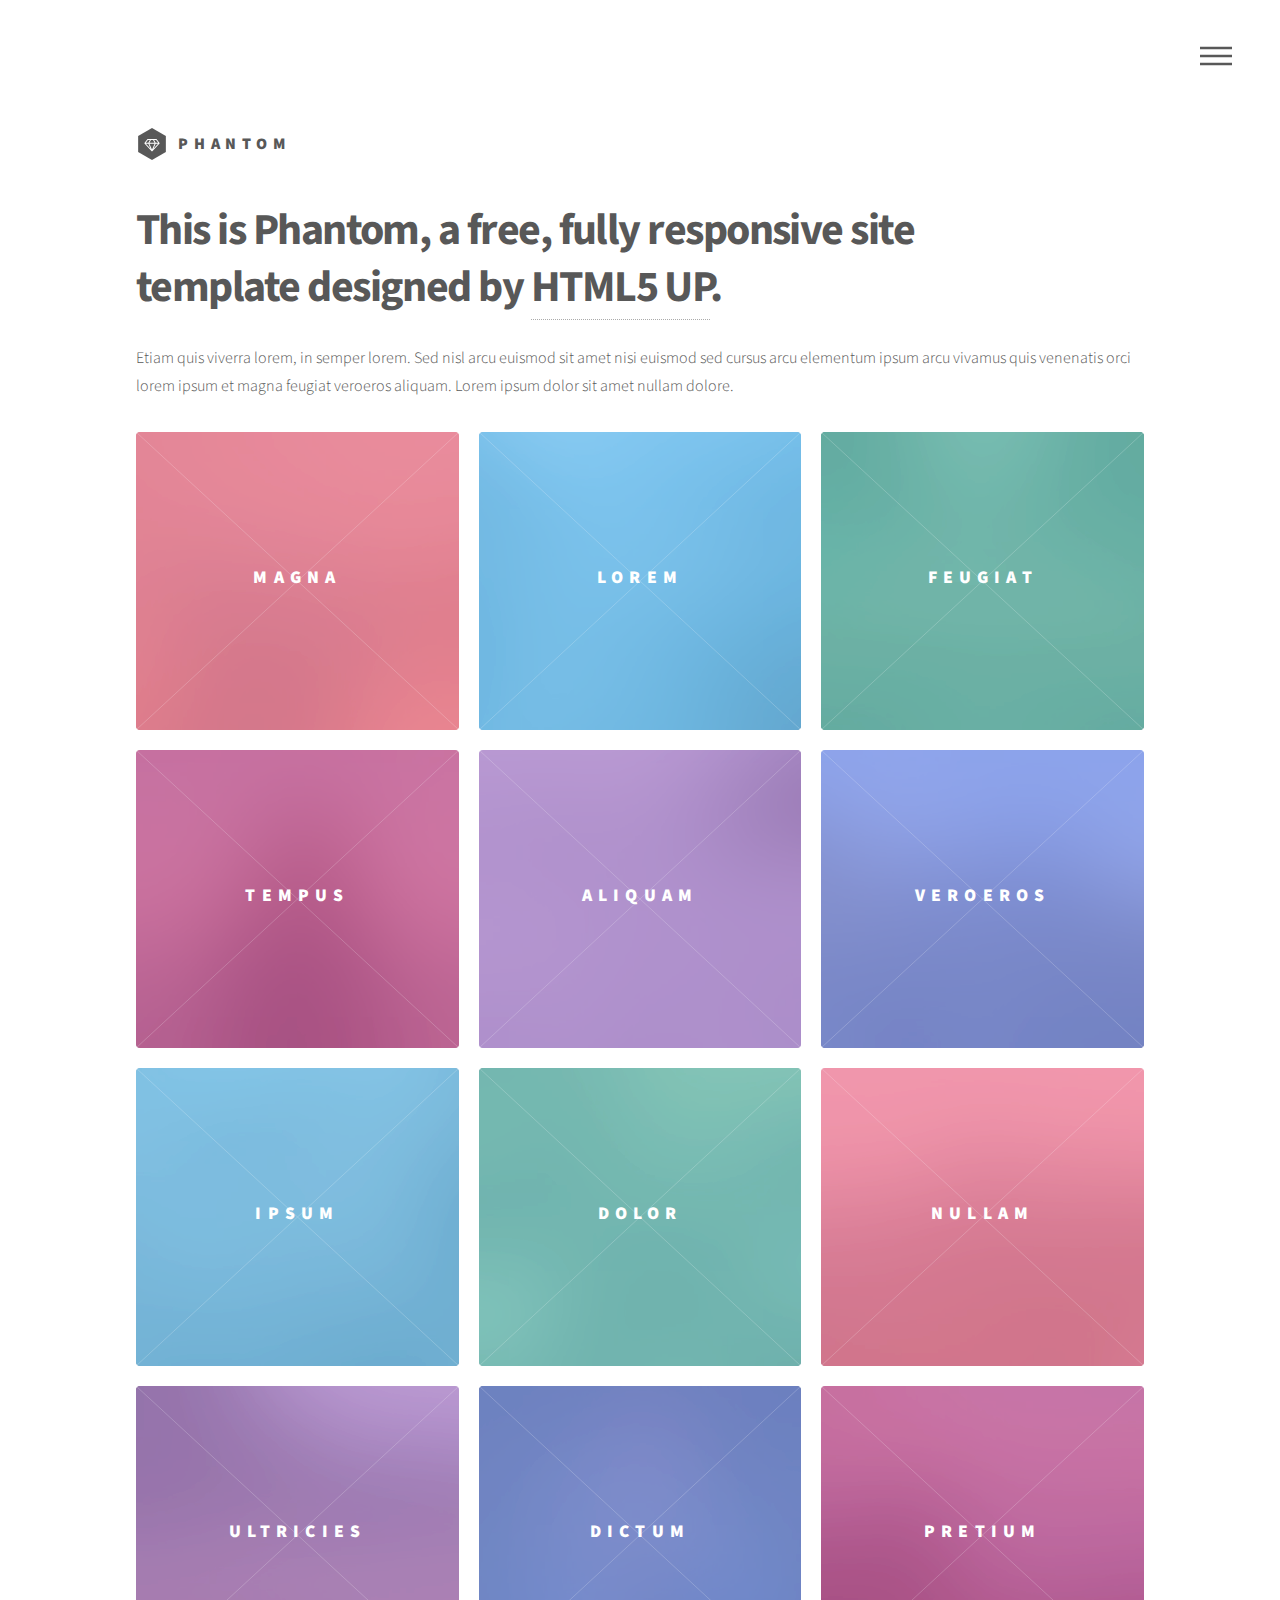
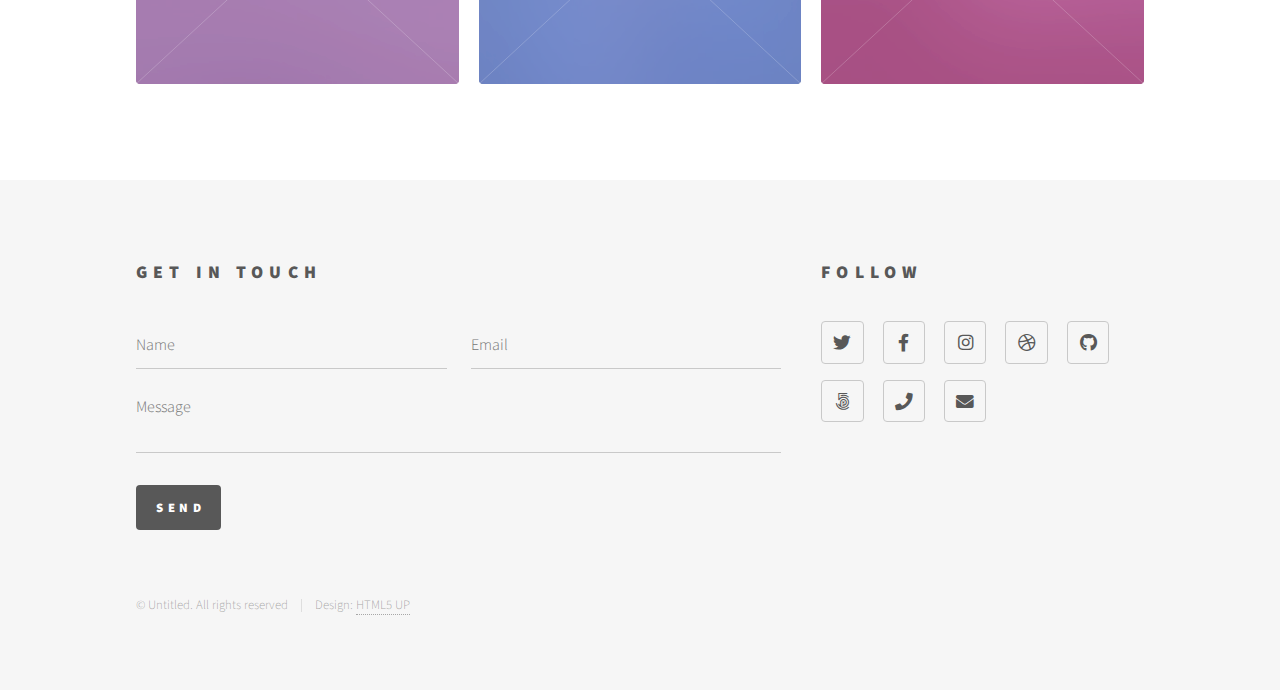
==== Plantillas/index.html @ 6b324513 "a" ====
<!DOCTYPE HTML>
<!--
	Phantom by HTML5 UP
	html5up.net | @ajlkn
	Free for personal and commercial use under the CCA 3.0 license (html5up.net/license)
-->
<html>
	<head>
		<title>Phantom by HTML5 UP</title>
		<meta charset="utf-8" />
		<meta name="viewport" content="width=device-width, initial-scale=1, user-scalable=no" />
		<link rel="stylesheet" href="assets/css/main.css" />
		<noscript><link rel="stylesheet" href="assets/css/noscript.css" /></noscript>
	</head>
	<body class="is-preload">
		<!-- Wrapper -->
			<div id="wrapper">

				<!-- Header -->
					<header id="header">
						<div class="inner">

							<!-- Logo -->
								<a href="index.html" class="logo">
									<span class="symbol"><img src="images/logo.svg" alt="" /></span><span class="title">Phantom</span>
								</a>

							<!-- Nav -->
								<nav>
									<ul>
										<li><a href="#menu">Menu</a></li>
									</ul>
								</nav>

						</div>
					</header>

				<!-- Menu -->
					<nav id="menu">
						<h2>Menu</h2>
						<ul>
							<li><a href="index.html">Home</a></li>
							<li><a href="generic.html">Ipsum veroeros</a></li>
							<li><a href="generic.html">Tempus etiam</a></li>
							<li><a href="generic.html">Consequat dolor</a></li>
							<li><a href="elements.html">Elements</a></li>
						</ul>
					</nav>

				<!-- Main -->
					<div id="main">
						<div class="inner">
							<header>
								<h1>This is Phantom, a free, fully responsive site<br />
								template designed by <a href="http://html5up.net">HTML5 UP</a>.</h1>
								<p>Etiam quis viverra lorem, in semper lorem. Sed nisl arcu euismod sit amet nisi euismod sed cursus arcu elementum ipsum arcu vivamus quis venenatis orci lorem ipsum et magna feugiat veroeros aliquam. Lorem ipsum dolor sit amet nullam dolore.</p>
							</header>
							<section class="tiles">
								<article class="style1">
									<span class="image">
										<img src="images/pic01.jpg" alt="" />
									</span>
									<a href="generic.html">
										<h2>Magna</h2>
										<div class="content">
											<p>Sed nisl arcu euismod sit amet nisi lorem etiam dolor veroeros et feugiat.</p>
										</div>
									</a>
								</article>
								<article class="style2">
									<span class="image">
										<img src="images/pic02.jpg" alt="" />
									</span>
									<a href="generic.html">
										<h2>Lorem</h2>
										<div class="content">
											<p>Sed nisl arcu euismod sit amet nisi lorem etiam dolor veroeros et feugiat.</p>
										</div>
									</a>
								</article>
								<article class="style3">
									<span class="image">
										<img src="images/pic03.jpg" alt="" />
									</span>
									<a href="generic.html">
										<h2>Feugiat</h2>
										<div class="content">
											<p>Sed nisl arcu euismod sit amet nisi lorem etiam dolor veroeros et feugiat.</p>
										</div>
									</a>
								</article>
								<article class="style4">
									<span class="image">
										<img src="images/pic04.jpg" alt="" />
									</span>
									<a href="generic.html">
										<h2>Tempus</h2>
										<div class="content">
											<p>Sed nisl arcu euismod sit amet nisi lorem etiam dolor veroeros et feugiat.</p>
										</div>
									</a>
								</article>
								<article class="style5">
									<span class="image">
										<img src="images/pic05.jpg" alt="" />
									</span>
									<a href="generic.html">
										<h2>Aliquam</h2>
										<div class="content">
											<p>Sed nisl arcu euismod sit amet nisi lorem etiam dolor veroeros et feugiat.</p>
										</div>
									</a>
								</article>
								<article class="style6">
									<span class="image">
										<img src="images/pic06.jpg" alt="" />
									</span>
									<a href="generic.html">
										<h2>Veroeros</h2>
										<div class="content">
											<p>Sed nisl arcu euismod sit amet nisi lorem etiam dolor veroeros et feugiat.</p>
										</div>
									</a>
								</article>
								<article class="style2">
									<span class="image">
										<img src="images/pic07.jpg" alt="" />
									</span>
									<a href="generic.html">
										<h2>Ipsum</h2>
										<div class="content">
											<p>Sed nisl arcu euismod sit amet nisi lorem etiam dolor veroeros et feugiat.</p>
										</div>
									</a>
								</article>
								<article class="style3">
									<span class="image">
										<img src="images/pic08.jpg" alt="" />
									</span>
									<a href="generic.html">
										<h2>Dolor</h2>
										<div class="content">
											<p>Sed nisl arcu euismod sit amet nisi lorem etiam dolor veroeros et feugiat.</p>
										</div>
									</a>
								</article>
								<article class="style1">
									<span class="image">
										<img src="images/pic09.jpg" alt="" />
									</span>
									<a href="generic.html">
										<h2>Nullam</h2>
										<div class="content">
											<p>Sed nisl arcu euismod sit amet nisi lorem etiam dolor veroeros et feugiat.</p>
										</div>
									</a>
								</article>
								<article class="style5">
									<span class="image">
										<img src="images/pic10.jpg" alt="" />
									</span>
									<a href="generic.html">
										<h2>Ultricies</h2>
										<div class="content">
											<p>Sed nisl arcu euismod sit amet nisi lorem etiam dolor veroeros et feugiat.</p>
										</div>
									</a>
								</article>
								<article class="style6">
									<span class="image">
										<img src="images/pic11.jpg" alt="" />
									</span>
									<a href="generic.html">
										<h2>Dictum</h2>
										<div class="content">
											<p>Sed nisl arcu euismod sit amet nisi lorem etiam dolor veroeros et feugiat.</p>
										</div>
									</a>
								</article>
								<article class="style4">
									<span class="image">
										<img src="images/pic12.jpg" alt="" />
									</span>
									<a href="generic.html">
										<h2>Pretium</h2>
										<div class="content">
											<p>Sed nisl arcu euismod sit amet nisi lorem etiam dolor veroeros et feugiat.</p>
										</div>
									</a>
								</article>
							</section>
						</div>
					</div>

				<!-- Footer -->
					<footer id="footer">
						<div class="inner">
							<section>
								<h2>Get in touch</h2>
								<form method="post" action="#">
									<div class="fields">
										<div class="field half">
											<input type="text" name="name" id="name" placeholder="Name" />
										</div>
										<div class="field half">
											<input type="email" name="email" id="email" placeholder="Email" />
										</div>
										<div class="field">
											<textarea name="message" id="message" placeholder="Message"></textarea>
										</div>
									</div>
									<ul class="actions">
										<li><input type="submit" value="Send" class="primary" /></li>
									</ul>
								</form>
							</section>
							<section>
								<h2>Follow</h2>
								<ul class="icons">
									<li><a href="#" class="icon brands style2 fa-twitter"><span class="label">Twitter</span></a></li>
									<li><a href="#" class="icon brands style2 fa-facebook-f"><span class="label">Facebook</span></a></li>
									<li><a href="#" class="icon brands style2 fa-instagram"><span class="label">Instagram</span></a></li>
									<li><a href="#" class="icon brands style2 fa-dribbble"><span class="label">Dribbble</span></a></li>
									<li><a href="#" class="icon brands style2 fa-github"><span class="label">GitHub</span></a></li>
									<li><a href="#" class="icon brands style2 fa-500px"><span class="label">500px</span></a></li>
									<li><a href="#" class="icon solid style2 fa-phone"><span class="label">Phone</span></a></li>
									<li><a href="#" class="icon solid style2 fa-envelope"><span class="label">Email</span></a></li>
								</ul>
							</section>
							<ul class="copyright">
								<li>&copy; Untitled. All rights reserved</li><li>Design: <a href="http://html5up.net">HTML5 UP</a></li>
							</ul>
						</div>
					</footer>

			</div>

		<!-- Scripts -->
			<script src="assets/js/jquery.min.js"></script>
			<script src="assets/js/browser.min.js"></script>
			<script src="assets/js/breakpoints.min.js"></script>
			<script src="assets/js/util.js"></script>
			<script src="assets/js/main.js"></script>

	</body>
</html>
---- Plantillas/assets/css/main.css ----
@import url(fontawesome-all.min.css);
@import url("https://fonts.googleapis.com/css?family=Source+Sans+Pro:300,700,900");

/*
	Phantom by HTML5 UP
	html5up.net | @ajlkn
	Free for personal and commercial use under the CCA 3.0 license (html5up.net/license)
*/

html, body, div, span, applet, object,
iframe, h1, h2, h3, h4, h5, h6, p, blockquote,
pre, a, abbr, acronym, address, big, cite,
code, del, dfn, em, img, ins, kbd, q, s, samp,
small, strike, strong, sub, sup, tt, var, b,
u, i, center, dl, dt, dd, ol, ul, li, fieldset,
form, label, legend, table, caption, tbody,
tfoot, thead, tr, th, td, article, aside,
canvas, details, embed, figure, figcaption,
footer, header, hgroup, menu, nav, output, ruby,
section, summary, time, mark, audio, video {
	margin: 0;
	padding: 0;
	border: 0;
	font-size: 100%;
	font: inherit;
	vertical-align: baseline;}

article, aside, details, figcaption, figure,
footer, header, hgroup, menu, nav, section {
	display: block;}

body {
	line-height: 1;
}

ol, ul {
	list-style: none;
}

blockquote, q {
	quotes: none;
}

	blockquote:before, blockquote:after, q:before, q:after {
		content: '';
		content: none;
	}

table {
	border-collapse: collapse;
	border-spacing: 0;
}

body {
	-webkit-text-size-adjust: none;
}

mark {
	background-color: transparent;
	color: inherit;
}

input::-moz-focus-inner {
	border: 0;
	padding: 0;
}

input, select, textarea {
	-moz-appearance: none;
	-webkit-appearance: none;
	-ms-appearance: none;
	appearance: none;
}

/* Basic */

	@-ms-viewport {
		width: device-width;
	}

	body {
		-ms-overflow-style: scrollbar;
	}

	@media screen and (max-width: 480px) {

		html, body {
			min-width: 320px;
		}

	}

	html {
		box-sizing: border-box;
	}

	*, *:before, *:after {
		box-sizing: inherit;
	}

	body {
		background: #ffffff;
	}

		body.is-preload *, body.is-preload *:before, body.is-preload *:after {
			-moz-animation: none !important;
			-webkit-animation: none !important;
			-ms-animation: none !important;
			animation: none !important;
			-moz-transition: none !important;
			-webkit-transition: none !important;
			-ms-transition: none !important;
			transition: none !important;
		}

/* Type */

	body, input, select, textarea {
		color: #585858;
		font-family: "Source Sans Pro", Helvetica, sans-serif;
		font-size: 16pt;
		font-weight: 300;
		line-height: 1.75;
	}

		@media screen and (max-width: 1680px) {

			body, input, select, textarea {
				font-size: 14pt;
			}

		}

		@media screen and (max-width: 1280px) {

			body, input, select, textarea {
				font-size: 12pt;
			}

		}

	a {
		-moz-transition: border-bottom-color 0.2s ease, color 0.2s ease;
		-webkit-transition: border-bottom-color 0.2s ease, color 0.2s ease;
		-ms-transition: border-bottom-color 0.2s ease, color 0.2s ease;
		transition: border-bottom-color 0.2s ease, color 0.2s ease;
		text-decoration: none;
		color: #585858;
		border-bottom: dotted 1px rgba(88, 88, 88, 0.5);
	}

		a:hover {
			border-bottom-color: transparent;
			color: #f2849e !important;
		}

	strong, b {
		font-weight: 900;
	}

	em, i {
		font-style: italic;
	}

	p {
		margin: 0 0 2em 0;
	}

	h1 {
		font-size: 2.75em;
		font-weight: 700;
		line-height: 1.3;
		margin: 0 0 1em 0;
		letter-spacing: -0.035em;
	}

		h1 a {
			color: inherit;
		}

		@media screen and (max-width: 736px) {

			h1 {
				font-size: 2em;
				margin: 0 0 1em 0;
			}

		}

		@media screen and (max-width: 360px) {

			h1 {
				font-size: 1.75em;
			}

		}

	h2, h3, h4, h5, h6 {
		font-weight: 900;
		line-height: 1.5;
		margin: 0 0 2em 0;
		text-transform: uppercase;
		letter-spacing: 0.35em;
	}

		h2 a, h3 a, h4 a, h5 a, h6 a {
			color: inherit;
		}

	h2 {
		font-size: 1.1em;
	}

	h3 {
		font-size: 1em;
	}

	h4 {
		font-size: 0.8em;
	}

	h5 {
		font-size: 0.8em;
	}

	h6 {
		font-size: 0.8em;
	}

	@media screen and (max-width: 980px) {

		h1 br, h2 br, h3 br, h4 br, h5 br, h6 br {
			display: none;
		}

	}

	@media screen and (max-width: 736px) {

		h2 {
			font-size: 1em;
		}

		h3 {
			font-size: 0.8em;
		}

	}

	sub {
		font-size: 0.8em;
		position: relative;
		top: 0.5em;
	}

	sup {
		font-size: 0.8em;
		position: relative;
		top: -0.5em;
	}

	blockquote {
		border-left: solid 4px #c9c9c9;
		font-style: italic;
		margin: 0 0 2em 0;
		padding: 0.5em 0 0.5em 2em;
	}

	code {
		background: rgba(144, 144, 144, 0.075);
		border-radius: 4px;
		border: solid 1px #c9c9c9;
		font-family: "Courier New", monospace;
		font-size: 0.9em;
		margin: 0 0.25em;
		padding: 0.25em 0.65em;
	}

	pre {
		-webkit-overflow-scrolling: touch;
		font-family: "Courier New", monospace;
		font-size: 0.9em;
		margin: 0 0 2em 0;
	}

		pre code {
			display: block;
			line-height: 1.75;
			padding: 1em 1.5em;
			overflow-x: auto;
		}

	hr {
		border: 0;
		border-bottom: solid 1px #c9c9c9;
		margin: 2em 0;
	}

		hr.major {
			margin: 3em 0;
		}

	.align-left {
		text-align: left;
	}

	.align-center {
		text-align: center;
	}

	.align-right {
		text-align: right;
	}

/* Row */

	.row {
		display: flex;
		flex-wrap: wrap;
		box-sizing: border-box;
		align-items: stretch;
	}

		.row > * {
			box-sizing: border-box;
		}

		.row.gtr-uniform > * > :last-child {
			margin-bottom: 0;
		}

		.row.aln-left {
			justify-content: flex-start;
		}

		.row.aln-center {
			justify-content: center;
		}

		.row.aln-right {
			justify-content: flex-end;
		}

		.row.aln-top {
			align-items: flex-start;
		}

		.row.aln-middle {
			align-items: center;
		}

		.row.aln-bottom {
			align-items: flex-end;
		}

		.row > .imp {
			order: -1;
		}

		.row > .col-1 {
			width: 8.33333%;
		}

		.row > .off-1 {
			margin-left: 8.33333%;
		}

		.row > .col-2 {
			width: 16.66667%;
		}

		.row > .off-2 {
			margin-left: 16.66667%;
		}

		.row > .col-3 {
			width: 25%;
		}

		.row > .off-3 {
			margin-left: 25%;
		}

		.row > .col-4 {
			width: 33.33333%;
		}

		.row > .off-4 {
			margin-left: 33.33333%;
		}

		.row > .col-5 {
			width: 41.66667%;
		}

		.row > .off-5 {
			margin-left: 41.66667%;
		}

		.row > .col-6 {
			width: 50%;
		}

		.row > .off-6 {
			margin-left: 50%;
		}

		.row > .col-7 {
			width: 58.33333%;
		}

		.row > .off-7 {
			margin-left: 58.33333%;
		}

		.row > .col-8 {
			width: 66.66667%;
		}

		.row > .off-8 {
			margin-left: 66.66667%;
		}

		.row > .col-9 {
			width: 75%;
		}

		.row > .off-9 {
			margin-left: 75%;
		}

		.row > .col-10 {
			width: 83.33333%;
		}

		.row > .off-10 {
			margin-left: 83.33333%;
		}

		.row > .col-11 {
			width: 91.66667%;
		}

		.row > .off-11 {
			margin-left: 91.66667%;
		}

		.row > .col-12 {
			width: 100%;
		}

		.row > .off-12 {
			margin-left: 100%;
		}

		.row.gtr-0 {
			margin-top: 0;
			margin-left: 0em;
		}

			.row.gtr-0 > * {
				padding: 0 0 0 0em;
			}

			.row.gtr-0.gtr-uniform {
				margin-top: 0em;
			}

				.row.gtr-0.gtr-uniform > * {
					padding-top: 0em;
				}

		.row.gtr-25 {
			margin-top: 0;
			margin-left: -0.5em;
		}

			.row.gtr-25 > * {
				padding: 0 0 0 0.5em;
			}

			.row.gtr-25.gtr-uniform {
				margin-top: -0.5em;
			}

				.row.gtr-25.gtr-uniform > * {
					padding-top: 0.5em;
				}

		.row.gtr-50 {
			margin-top: 0;
			margin-left: -1em;
		}

			.row.gtr-50 > * {
				padding: 0 0 0 1em;
			}

			.row.gtr-50.gtr-uniform {
				margin-top: -1em;
			}

				.row.gtr-50.gtr-uniform > * {
					padding-top: 1em;
				}

		.row {
			margin-top: 0;
			margin-left: -2em;
		}

			.row > * {
				padding: 0 0 0 2em;
			}

			.row.gtr-uniform {
				margin-top: -2em;
			}

				.row.gtr-uniform > * {
					padding-top: 2em;
				}

		.row.gtr-150 {
			margin-top: 0;
			margin-left: -3em;
		}

			.row.gtr-150 > * {
				padding: 0 0 0 3em;
			}

			.row.gtr-150.gtr-uniform {
				margin-top: -3em;
			}

				.row.gtr-150.gtr-uniform > * {
					padding-top: 3em;
				}

		.row.gtr-200 {
			margin-top: 0;
			margin-left: -4em;
		}

			.row.gtr-200 > * {
				padding: 0 0 0 4em;
			}

			.row.gtr-200.gtr-uniform {
				margin-top: -4em;
			}

				.row.gtr-200.gtr-uniform > * {
					padding-top: 4em;
				}

		@media screen and (max-width: 1680px) {

			.row {
				display: flex;
				flex-wrap: wrap;
				box-sizing: border-box;
				align-items: stretch;
			}

				.row > * {
					box-sizing: border-box;
				}

				.row.gtr-uniform > * > :last-child {
					margin-bottom: 0;
				}

				.row.aln-left {
					justify-content: flex-start;
				}

				.row.aln-center {
					justify-content: center;
				}

				.row.aln-right {
					justify-content: flex-end;
				}

				.row.aln-top {
					align-items: flex-start;
				}

				.row.aln-middle {
					align-items: center;
				}

				.row.aln-bottom {
					align-items: flex-end;
				}

				.row > .imp-xlarge {
					order: -1;
				}

				.row > .col-1-xlarge {
					width: 8.33333%;
				}

				.row > .off-1-xlarge {
					margin-left: 8.33333%;
				}

				.row > .col-2-xlarge {
					width: 16.66667%;
				}

				.row > .off-2-xlarge {
					margin-left: 16.66667%;
				}

				.row > .col-3-xlarge {
					width: 25%;
				}

				.row > .off-3-xlarge {
					margin-left: 25%;
				}

				.row > .col-4-xlarge {
					width: 33.33333%;
				}

				.row > .off-4-xlarge {
					margin-left: 33.33333%;
				}

				.row > .col-5-xlarge {
					width: 41.66667%;
				}

				.row > .off-5-xlarge {
					margin-left: 41.66667%;
				}

				.row > .col-6-xlarge {
					width: 50%;
				}

				.row > .off-6-xlarge {
					margin-left: 50%;
				}

				.row > .col-7-xlarge {
					width: 58.33333%;
				}

				.row > .off-7-xlarge {
					margin-left: 58.33333%;
				}

				.row > .col-8-xlarge {
					width: 66.66667%;
				}

				.row > .off-8-xlarge {
					margin-left: 66.66667%;
				}

				.row > .col-9-xlarge {
					width: 75%;
				}

				.row > .off-9-xlarge {
					margin-left: 75%;
				}

				.row > .col-10-xlarge {
					width: 83.33333%;
				}

				.row > .off-10-xlarge {
					margin-left: 83.33333%;
				}

				.row > .col-11-xlarge {
					width: 91.66667%;
				}

				.row > .off-11-xlarge {
					margin-left: 91.66667%;
				}

				.row > .col-12-xlarge {
					width: 100%;
				}

				.row > .off-12-xlarge {
					margin-left: 100%;
				}

				.row.gtr-0 {
					margin-top: 0;
					margin-left: 0em;
				}

					.row.gtr-0 > * {
						padding: 0 0 0 0em;
					}

					.row.gtr-0.gtr-uniform {
						margin-top: 0em;
					}

						.row.gtr-0.gtr-uniform > * {
							padding-top: 0em;
						}

				.row.gtr-25 {
					margin-top: 0;
					margin-left: -0.5em;
				}

					.row.gtr-25 > * {
						padding: 0 0 0 0.5em;
					}

					.row.gtr-25.gtr-uniform {
						margin-top: -0.5em;
					}

						.row.gtr-25.gtr-uniform > * {
							padding-top: 0.5em;
						}

				.row.gtr-50 {
					margin-top: 0;
					margin-left: -1em;
				}

					.row.gtr-50 > * {
						padding: 0 0 0 1em;
					}

					.row.gtr-50.gtr-uniform {
						margin-top: -1em;
					}

						.row.gtr-50.gtr-uniform > * {
							padding-top: 1em;
						}

				.row {
					margin-top: 0;
					margin-left: -2em;
				}

					.row > * {
						padding: 0 0 0 2em;
					}

					.row.gtr-uniform {
						margin-top: -2em;
					}

						.row.gtr-uniform > * {
							padding-top: 2em;
						}

				.row.gtr-150 {
					margin-top: 0;
					margin-left: -3em;
				}

					.row.gtr-150 > * {
						padding: 0 0 0 3em;
					}

					.row.gtr-150.gtr-uniform {
						margin-top: -3em;
					}

						.row.gtr-150.gtr-uniform > * {
							padding-top: 3em;
						}

				.row.gtr-200 {
					margin-top: 0;
					margin-left: -4em;
				}

					.row.gtr-200 > * {
						padding: 0 0 0 4em;
					}

					.row.gtr-200.gtr-uniform {
						margin-top: -4em;
					}

						.row.gtr-200.gtr-uniform > * {
							padding-top: 4em;
						}

		}

		@media screen and (max-width: 1280px) {

			.row {
				display: flex;
				flex-wrap: wrap;
				box-sizing: border-box;
				align-items: stretch;
			}

				.row > * {
					box-sizing: border-box;
				}

				.row.gtr-uniform > * > :last-child {
					margin-bottom: 0;
				}

				.row.aln-left {
					justify-content: flex-start;
				}

				.row.aln-center {
					justify-content: center;
				}

				.row.aln-right {
					justify-content: flex-end;
				}

				.row.aln-top {
					align-items: flex-start;
				}

				.row.aln-middle {
					align-items: center;
				}

				.row.aln-bottom {
					align-items: flex-end;
				}

				.row > .imp-large {
					order: -1;
				}

				.row > .col-1-large {
					width: 8.33333%;
				}

				.row > .off-1-large {
					margin-left: 8.33333%;
				}

				.row > .col-2-large {
					width: 16.66667%;
				}

				.row > .off-2-large {
					margin-left: 16.66667%;
				}

				.row > .col-3-large {
					width: 25%;
				}

				.row > .off-3-large {
					margin-left: 25%;
				}

				.row > .col-4-large {
					width: 33.33333%;
				}

				.row > .off-4-large {
					margin-left: 33.33333%;
				}

				.row > .col-5-large {
					width: 41.66667%;
				}

				.row > .off-5-large {
					margin-left: 41.66667%;
				}

				.row > .col-6-large {
					width: 50%;
				}

				.row > .off-6-large {
					margin-left: 50%;
				}

				.row > .col-7-large {
					width: 58.33333%;
				}

				.row > .off-7-large {
					margin-left: 58.33333%;
				}

				.row > .col-8-large {
					width: 66.66667%;
				}

				.row > .off-8-large {
					margin-left: 66.66667%;
				}

				.row > .col-9-large {
					width: 75%;
				}

				.row > .off-9-large {
					margin-left: 75%;
				}

				.row > .col-10-large {
					width: 83.33333%;
				}

				.row > .off-10-large {
					margin-left: 83.33333%;
				}

				.row > .col-11-large {
					width: 91.66667%;
				}

				.row > .off-11-large {
					margin-left: 91.66667%;
				}

				.row > .col-12-large {
					width: 100%;
				}

				.row > .off-12-large {
					margin-left: 100%;
				}

				.row.gtr-0 {
					margin-top: 0;
					margin-left: 0em;
				}

					.row.gtr-0 > * {
						padding: 0 0 0 0em;
					}

					.row.gtr-0.gtr-uniform {
						margin-top: 0em;
					}

						.row.gtr-0.gtr-uniform > * {
							padding-top: 0em;
						}

				.row.gtr-25 {
					margin-top: 0;
					margin-left: -0.5em;
				}

					.row.gtr-25 > * {
						padding: 0 0 0 0.5em;
					}

					.row.gtr-25.gtr-uniform {
						margin-top: -0.5em;
					}

						.row.gtr-25.gtr-uniform > * {
							padding-top: 0.5em;
						}

				.row.gtr-50 {
					margin-top: 0;
					margin-left: -1em;
				}

					.row.gtr-50 > * {
						padding: 0 0 0 1em;
					}

					.row.gtr-50.gtr-uniform {
						margin-top: -1em;
					}

						.row.gtr-50.gtr-uniform > * {
							padding-top: 1em;
						}

				.row {
					margin-top: 0;
					margin-left: -2em;
				}

					.row > * {
						padding: 0 0 0 2em;
					}

					.row.gtr-uniform {
						margin-top: -2em;
					}

						.row.gtr-uniform > * {
							padding-top: 2em;
						}

				.row.gtr-150 {
					margin-top: 0;
					margin-left: -3em;
				}

					.row.gtr-150 > * {
						padding: 0 0 0 3em;
					}

					.row.gtr-150.gtr-uniform {
						margin-top: -3em;
					}

						.row.gtr-150.gtr-uniform > * {
							padding-top: 3em;
						}

				.row.gtr-200 {
					margin-top: 0;
					margin-left: -4em;
				}

					.row.gtr-200 > * {
						padding: 0 0 0 4em;
					}

					.row.gtr-200.gtr-uniform {
						margin-top: -4em;
					}

						.row.gtr-200.gtr-uniform > * {
							padding-top: 4em;
						}

		}

		@media screen and (max-width: 980px) {

			.row {
				display: flex;
				flex-wrap: wrap;
				box-sizing: border-box;
				align-items: stretch;
			}

				.row > * {
					box-sizing: border-box;
				}

				.row.gtr-uniform > * > :last-child {
					margin-bottom: 0;
				}

				.row.aln-left {
					justify-content: flex-start;
				}

				.row.aln-center {
					justify-content: center;
				}

				.row.aln-right {
					justify-content: flex-end;
				}

				.row.aln-top {
					align-items: flex-start;
				}

				.row.aln-middle {
					align-items: center;
				}

				.row.aln-bottom {
					align-items: flex-end;
				}

				.row > .imp-medium {
					order: -1;
				}

				.row > .col-1-medium {
					width: 8.33333%;
				}

				.row > .off-1-medium {
					margin-left: 8.33333%;
				}

				.row > .col-2-medium {
					width: 16.66667%;
				}

				.row > .off-2-medium {
					margin-left: 16.66667%;
				}

				.row > .col-3-medium {
					width: 25%;
				}

				.row > .off-3-medium {
					margin-left: 25%;
				}

				.row > .col-4-medium {
					width: 33.33333%;
				}

				.row > .off-4-medium {
					margin-left: 33.33333%;
				}

				.row > .col-5-medium {
					width: 41.66667%;
				}

				.row > .off-5-medium {
					margin-left: 41.66667%;
				}

				.row > .col-6-medium {
					width: 50%;
				}

				.row > .off-6-medium {
					margin-left: 50%;
				}

				.row > .col-7-medium {
					width: 58.33333%;
				}

				.row > .off-7-medium {
					margin-left: 58.33333%;
				}

				.row > .col-8-medium {
					width: 66.66667%;
				}

				.row > .off-8-medium {
					margin-left: 66.66667%;
				}

				.row > .col-9-medium {
					width: 75%;
				}

				.row > .off-9-medium {
					margin-left: 75%;
				}

				.row > .col-10-medium {
					width: 83.33333%;
				}

				.row > .off-10-medium {
					margin-left: 83.33333%;
				}

				.row > .col-11-medium {
					width: 91.66667%;
				}

				.row > .off-11-medium {
					margin-left: 91.66667%;
				}

				.row > .col-12-medium {
					width: 100%;
				}

				.row > .off-12-medium {
					margin-left: 100%;
				}

				.row.gtr-0 {
					margin-top: 0;
					margin-left: 0em;
				}

					.row.gtr-0 > * {
						padding: 0 0 0 0em;
					}

					.row.gtr-0.gtr-uniform {
						margin-top: 0em;
					}

						.row.gtr-0.gtr-uniform > * {
							padding-top: 0em;
						}

				.row.gtr-25 {
					margin-top: 0;
					margin-left: -0.375em;
				}

					.row.gtr-25 > * {
						padding: 0 0 0 0.375em;
					}

					.row.gtr-25.gtr-uniform {
						margin-top: -0.375em;
					}

						.row.gtr-25.gtr-uniform > * {
							padding-top: 0.375em;
						}

				.row.gtr-50 {
					margin-top: 0;
					margin-left: -0.75em;
				}

					.row.gtr-50 > * {
						padding: 0 0 0 0.75em;
					}

					.row.gtr-50.gtr-uniform {
						margin-top: -0.75em;
					}

						.row.gtr-50.gtr-uniform > * {
							padding-top: 0.75em;
						}

				.row {
					margin-top: 0;
					margin-left: -1.5em;
				}

					.row > * {
						padding: 0 0 0 1.5em;
					}

					.row.gtr-uniform {
						margin-top: -1.5em;
					}

						.row.gtr-uniform > * {
							padding-top: 1.5em;
						}

				.row.gtr-150 {
					margin-top: 0;
					margin-left: -2.25em;
				}

					.row.gtr-150 > * {
						padding: 0 0 0 2.25em;
					}

					.row.gtr-150.gtr-uniform {
						margin-top: -2.25em;
					}

						.row.gtr-150.gtr-uniform > * {
							padding-top: 2.25em;
						}

				.row.gtr-200 {
					margin-top: 0;
					margin-left: -3em;
				}

					.row.gtr-200 > * {
						padding: 0 0 0 3em;
					}

					.row.gtr-200.gtr-uniform {
						margin-top: -3em;
					}

						.row.gtr-200.gtr-uniform > * {
							padding-top: 3em;
						}

		}

		@media screen and (max-width: 736px) {

			.row {
				display: flex;
				flex-wrap: wrap;
				box-sizing: border-box;
				align-items: stretch;
			}

				.row > * {
					box-sizing: border-box;
				}

				.row.gtr-uniform > * > :last-child {
					margin-bottom: 0;
				}

				.row.aln-left {
					justify-content: flex-start;
				}

				.row.aln-center {
					justify-content: center;
				}

				.row.aln-right {
					justify-content: flex-end;
				}

				.row.aln-top {
					align-items: flex-start;
				}

				.row.aln-middle {
					align-items: center;
				}

				.row.aln-bottom {
					align-items: flex-end;
				}

				.row > .imp-small {
					order: -1;
				}

				.row > .col-1-small {
					width: 8.33333%;
				}

				.row > .off-1-small {
					margin-left: 8.33333%;
				}

				.row > .col-2-small {
					width: 16.66667%;
				}

				.row > .off-2-small {
					margin-left: 16.66667%;
				}

				.row > .col-3-small {
					width: 25%;
				}

				.row > .off-3-small {
					margin-left: 25%;
				}

				.row > .col-4-small {
					width: 33.33333%;
				}

				.row > .off-4-small {
					margin-left: 33.33333%;
				}

				.row > .col-5-small {
					width: 41.66667%;
				}

				.row > .off-5-small {
					margin-left: 41.66667%;
				}

				.row > .col-6-small {
					width: 50%;
				}

				.row > .off-6-small {
					margin-left: 50%;
				}

				.row > .col-7-small {
					width: 58.33333%;
				}

				.row > .off-7-small {
					margin-left: 58.33333%;
				}

				.row > .col-8-small {
					width: 66.66667%;
				}

				.row > .off-8-small {
					margin-left: 66.66667%;
				}

				.row > .col-9-small {
					width: 75%;
				}

				.row > .off-9-small {
					margin-left: 75%;
				}

				.row > .col-10-small {
					width: 83.33333%;
				}

				.row > .off-10-small {
					margin-left: 83.33333%;
				}

				.row > .col-11-small {
					width: 91.66667%;
				}

				.row > .off-11-small {
					margin-left: 91.66667%;
				}

				.row > .col-12-small {
					width: 100%;
				}

				.row > .off-12-small {
					margin-left: 100%;
				}

				.row.gtr-0 {
					margin-top: 0;
					margin-left: 0em;
				}

					.row.gtr-0 > * {
						padding: 0 0 0 0em;
					}

					.row.gtr-0.gtr-uniform {
						margin-top: 0em;
					}

						.row.gtr-0.gtr-uniform > * {
							padding-top: 0em;
						}

				.row.gtr-25 {
					margin-top: 0;
					margin-left: -0.25em;
				}

					.row.gtr-25 > * {
						padding: 0 0 0 0.25em;
					}

					.row.gtr-25.gtr-uniform {
						margin-top: -0.25em;
					}

						.row.gtr-25.gtr-uniform > * {
							padding-top: 0.25em;
						}

				.row.gtr-50 {
					margin-top: 0;
					margin-left: -0.5em;
				}

					.row.gtr-50 > * {
						padding: 0 0 0 0.5em;
					}

					.row.gtr-50.gtr-uniform {
						margin-top: -0.5em;
					}

						.row.gtr-50.gtr-uniform > * {
							padding-top: 0.5em;
						}

				.row {
					margin-top: 0;
					margin-left: -1em;
				}

					.row > * {
						padding: 0 0 0 1em;
					}

					.row.gtr-uniform {
						margin-top: -1em;
					}

						.row.gtr-uniform > * {
							padding-top: 1em;
						}

				.row.gtr-150 {
					margin-top: 0;
					margin-left: -1.5em;
				}

					.row.gtr-150 > * {
						padding: 0 0 0 1.5em;
					}

					.row.gtr-150.gtr-uniform {
						margin-top: -1.5em;
					}

						.row.gtr-150.gtr-uniform > * {
							padding-top: 1.5em;
						}

				.row.gtr-200 {
					margin-top: 0;
					margin-left: -2em;
				}

					.row.gtr-200 > * {
						padding: 0 0 0 2em;
					}

					.row.gtr-200.gtr-uniform {
						margin-top: -2em;
					}

						.row.gtr-200.gtr-uniform > * {
							padding-top: 2em;
						}

		}

		@media screen and (max-width: 480px) {

			.row {
				display: flex;
				flex-wrap: wrap;
				box-sizing: border-box;
				align-items: stretch;
			}

				.row > * {
					box-sizing: border-box;
				}

				.row.gtr-uniform > * > :last-child {
					margin-bottom: 0;
				}

				.row.aln-left {
					justify-content: flex-start;
				}

				.row.aln-center {
					justify-content: center;
				}

				.row.aln-right {
					justify-content: flex-end;
				}

				.row.aln-top {
					align-items: flex-start;
				}

				.row.aln-middle {
					align-items: center;
				}

				.row.aln-bottom {
					align-items: flex-end;
				}

				.row > .imp-xsmall {
					order: -1;
				}

				.row > .col-1-xsmall {
					width: 8.33333%;
				}

				.row > .off-1-xsmall {
					margin-left: 8.33333%;
				}

				.row > .col-2-xsmall {
					width: 16.66667%;
				}

				.row > .off-2-xsmall {
					margin-left: 16.66667%;
				}

				.row > .col-3-xsmall {
					width: 25%;
				}

				.row > .off-3-xsmall {
					margin-left: 25%;
				}

				.row > .col-4-xsmall {
					width: 33.33333%;
				}

				.row > .off-4-xsmall {
					margin-left: 33.33333%;
				}

				.row > .col-5-xsmall {
					width: 41.66667%;
				}

				.row > .off-5-xsmall {
					margin-left: 41.66667%;
				}

				.row > .col-6-xsmall {
					width: 50%;
				}

				.row > .off-6-xsmall {
					margin-left: 50%;
				}

				.row > .col-7-xsmall {
					width: 58.33333%;
				}

				.row > .off-7-xsmall {
					margin-left: 58.33333%;
				}

				.row > .col-8-xsmall {
					width: 66.66667%;
				}

				.row > .off-8-xsmall {
					margin-left: 66.66667%;
				}

				.row > .col-9-xsmall {
					width: 75%;
				}

				.row > .off-9-xsmall {
					margin-left: 75%;
				}

				.row > .col-10-xsmall {
					width: 83.33333%;
				}

				.row > .off-10-xsmall {
					margin-left: 83.33333%;
				}

				.row > .col-11-xsmall {
					width: 91.66667%;
				}

				.row > .off-11-xsmall {
					margin-left: 91.66667%;
				}

				.row > .col-12-xsmall {
					width: 100%;
				}

				.row > .off-12-xsmall {
					margin-left: 100%;
				}

				.row.gtr-0 {
					margin-top: 0;
					margin-left: 0em;
				}

					.row.gtr-0 > * {
						padding: 0 0 0 0em;
					}

					.row.gtr-0.gtr-uniform {
						margin-top: 0em;
					}

						.row.gtr-0.gtr-uniform > * {
							padding-top: 0em;
						}

				.row.gtr-25 {
					margin-top: 0;
					margin-left: -0.25em;
				}

					.row.gtr-25 > * {
						padding: 0 0 0 0.25em;
					}

					.row.gtr-25.gtr-uniform {
						margin-top: -0.25em;
					}

						.row.gtr-25.gtr-uniform > * {
							padding-top: 0.25em;
						}

				.row.gtr-50 {
					margin-top: 0;
					margin-left: -0.5em;
				}

					.row.gtr-50 > * {
						padding: 0 0 0 0.5em;
					}

					.row.gtr-50.gtr-uniform {
						margin-top: -0.5em;
					}

						.row.gtr-50.gtr-uniform > * {
							padding-top: 0.5em;
						}

				.row {
					margin-top: 0;
					margin-left: -1em;
				}

					.row > * {
						padding: 0 0 0 1em;
					}

					.row.gtr-uniform {
						margin-top: -1em;
					}

						.row.gtr-uniform > * {
							padding-top: 1em;
						}

				.row.gtr-150 {
					margin-top: 0;
					margin-left: -1.5em;
				}

					.row.gtr-150 > * {
						padding: 0 0 0 1.5em;
					}

					.row.gtr-150.gtr-uniform {
						margin-top: -1.5em;
					}

						.row.gtr-150.gtr-uniform > * {
							padding-top: 1.5em;
						}

				.row.gtr-200 {
					margin-top: 0;
					margin-left: -2em;
				}

					.row.gtr-200 > * {
						padding: 0 0 0 2em;
					}

					.row.gtr-200.gtr-uniform {
						margin-top: -2em;
					}

						.row.gtr-200.gtr-uniform > * {
							padding-top: 2em;
						}

		}

/* Section/Article */

	section.special, article.special {
		text-align: center;
	}

	header p {
		margin-top: -1em;
	}

	@media screen and (max-width: 736px) {

		header p {
			margin-top: 0;
		}

	}

/* Icon */

	.icon {
		text-decoration: none;
		border-bottom: none;
		position: relative;
	}

		.icon:before {
			-moz-osx-font-smoothing: grayscale;
			-webkit-font-smoothing: antialiased;
			display: inline-block;
			font-style: normal;
			font-variant: normal;
			text-rendering: auto;
			line-height: 1;
			text-transform: none !important;
			font-family: 'Font Awesome 5 Free';
			font-weight: 400;
		}

		.icon > .label {
			display: none;
		}

		.icon:before {
			line-height: inherit;
		}

		.icon.solid:before {
			font-weight: 900;
		}

		.icon.brands:before {
			font-family: 'Font Awesome 5 Brands';
		}

		.icon.style2 {
			-moz-transition: background-color 0.2s ease-in-out, color 0.2s ease-in-out, border-color 0.2s ease-in-out;
			-webkit-transition: background-color 0.2s ease-in-out, color 0.2s ease-in-out, border-color 0.2s ease-in-out;
			-ms-transition: background-color 0.2s ease-in-out, color 0.2s ease-in-out, border-color 0.2s ease-in-out;
			transition: background-color 0.2s ease-in-out, color 0.2s ease-in-out, border-color 0.2s ease-in-out;
			background-color: transparent;
			border: solid 1px #c9c9c9;
			border-radius: 4px;
			width: 2.65em;
			height: 2.65em;
			display: inline-block;
			text-align: center;
			line-height: 2.65em;
			color: inherit;
		}

			.icon.style2:before {
				font-size: 1.1em;
			}

			.icon.style2:hover {
				color: #f2849e;
				border-color: #f2849e;
			}

			.icon.style2:active {
				background-color: rgba(242, 132, 158, 0.1);
			}

/* List */

	ol {
		list-style: decimal;
		margin: 0 0 2em 0;
		padding-left: 1.25em;
	}

		ol li {
			padding-left: 0.25em;
		}

	ul {
		list-style: disc;
		margin: 0 0 2em 0;
		padding-left: 1em;
	}

		ul li {
			padding-left: 0.5em;
		}

		ul.alt {
			list-style: none;
			padding-left: 0;
		}

			ul.alt li {
				border-top: solid 1px #c9c9c9;
				padding: 0.5em 0;
			}

				ul.alt li:first-child {
					border-top: 0;
					padding-top: 0;
				}

	dl {
		margin: 0 0 2em 0;
	}

		dl dt {
			display: block;
			font-weight: 900;
			margin: 0 0 1em 0;
		}

		dl dd {
			margin-left: 2em;
		}

/* Actions */

	ul.actions {
		display: -moz-flex;
		display: -webkit-flex;
		display: -ms-flex;
		display: flex;
		cursor: default;
		list-style: none;
		margin-left: -1em;
		padding-left: 0;
	}

		ul.actions li {
			padding: 0 0 0 1em;
			vertical-align: middle;
		}

		ul.actions.special {
			-moz-justify-content: center;
			-webkit-justify-content: center;
			-ms-justify-content: center;
			justify-content: center;
			width: 100%;
			margin-left: 0;
		}

			ul.actions.special li:first-child {
				padding-left: 0;
			}

		ul.actions.stacked {
			-moz-flex-direction: column;
			-webkit-flex-direction: column;
			-ms-flex-direction: column;
			flex-direction: column;
			margin-left: 0;
		}

			ul.actions.stacked li {
				padding: 1.3em 0 0 0;
			}

				ul.actions.stacked li:first-child {
					padding-top: 0;
				}

		ul.actions.fit {
			width: calc(100% + 1em);
		}

			ul.actions.fit li {
				-moz-flex-grow: 1;
				-webkit-flex-grow: 1;
				-ms-flex-grow: 1;
				flex-grow: 1;
				-moz-flex-shrink: 1;
				-webkit-flex-shrink: 1;
				-ms-flex-shrink: 1;
				flex-shrink: 1;
				width: 100%;
			}

				ul.actions.fit li > * {
					width: 100%;
				}

			ul.actions.fit.stacked {
				width: 100%;
			}

		@media screen and (max-width: 480px) {

			ul.actions:not(.fixed) {
				-moz-flex-direction: column;
				-webkit-flex-direction: column;
				-ms-flex-direction: column;
				flex-direction: column;
				margin-left: 0;
				width: 100% !important;
			}

				ul.actions:not(.fixed) li {
					-moz-flex-grow: 1;
					-webkit-flex-grow: 1;
					-ms-flex-grow: 1;
					flex-grow: 1;
					-moz-flex-shrink: 1;
					-webkit-flex-shrink: 1;
					-ms-flex-shrink: 1;
					flex-shrink: 1;
					padding: 1em 0 0 0;
					text-align: center;
					width: 100%;
				}

					ul.actions:not(.fixed) li > * {
						width: 100%;
					}

					ul.actions:not(.fixed) li:first-child {
						padding-top: 0;
					}

					ul.actions:not(.fixed) li input[type="submit"],
					ul.actions:not(.fixed) li input[type="reset"],
					ul.actions:not(.fixed) li input[type="button"],
					ul.actions:not(.fixed) li button,
					ul.actions:not(.fixed) li .button {
						width: 100%;
					}

						ul.actions:not(.fixed) li input[type="submit"].icon:before,
						ul.actions:not(.fixed) li input[type="reset"].icon:before,
						ul.actions:not(.fixed) li input[type="button"].icon:before,
						ul.actions:not(.fixed) li button.icon:before,
						ul.actions:not(.fixed) li .button.icon:before {
							margin-left: -0.5rem;
						}

		}

/* Icons */

	ul.icons {
		cursor: default;
		list-style: none;
		padding-left: 0;
		margin: -1em 0 2em -1em;
	}

		ul.icons li {
			display: inline-block;
			padding: 1em 0 0 1em;
		}

/* Form */

	form {
		margin: 0 0 2em 0;
		overflow-x: hidden;
	}

		form > :last-child {
			margin-bottom: 0;
		}

		form > .fields {
			display: -moz-flex;
			display: -webkit-flex;
			display: -ms-flex;
			display: flex;
			-moz-flex-wrap: wrap;
			-webkit-flex-wrap: wrap;
			-ms-flex-wrap: wrap;
			flex-wrap: wrap;
			width: calc(100% + 3em);
			margin: -1.5em 0 2em -1.5em;
		}

			form > .fields > .field {
				-moz-flex-grow: 0;
				-webkit-flex-grow: 0;
				-ms-flex-grow: 0;
				flex-grow: 0;
				-moz-flex-shrink: 0;
				-webkit-flex-shrink: 0;
				-ms-flex-shrink: 0;
				flex-shrink: 0;
				padding: 1.5em 0 0 1.5em;
				width: calc(100% - 1.5em);
			}

				form > .fields > .field.half {
					width: calc(50% - 0.75em);
				}

				form > .fields > .field.third {
					width: calc(100%/3 - 0.5em);
				}

				form > .fields > .field.quarter {
					width: calc(25% - 0.375em);
				}

		@media screen and (max-width: 480px) {

			form > .fields {
				width: calc(100% + 3em);
				margin: -1.5em 0 2em -1.5em;
			}

				form > .fields > .field {
					padding: 1.5em 0 0 1.5em;
					width: calc(100% - 1.5em);
				}

					form > .fields > .field.half {
						width: calc(100% - 1.5em);
					}

					form > .fields > .field.third {
						width: calc(100% - 1.5em);
					}

					form > .fields > .field.quarter {
						width: calc(100% - 1.5em);
					}

		}

	label {
		display: block;
		font-size: 0.9em;
		font-weight: 900;
		margin: 0 0 1em 0;
	}

	input[type="text"],
	input[type="password"],
	input[type="email"],
	input[type="tel"],
	select,
	textarea {
		-moz-appearance: none;
		-webkit-appearance: none;
		-ms-appearance: none;
		appearance: none;
		background-color: transparent;
		border: none;
		border-radius: 0;
		border-bottom: solid 1px #c9c9c9;
		color: inherit;
		display: block;
		outline: 0;
		padding: 0;
		text-decoration: none;
		width: 100%;
	}

		input[type="text"]:invalid,
		input[type="password"]:invalid,
		input[type="email"]:invalid,
		input[type="tel"]:invalid,
		select:invalid,
		textarea:invalid {
			box-shadow: none;
		}

		input[type="text"]:focus,
		input[type="password"]:focus,
		input[type="email"]:focus,
		input[type="tel"]:focus,
		select:focus,
		textarea:focus {
			border-bottom-color: #f2849e;
			box-shadow: inset 0 -1px 0 0 #f2849e;
		}

	select {
		background-image: url("data:image/svg+xml;charset=utf8,%3Csvg xmlns='http://www.w3.org/2000/svg' width='40' height='40' preserveAspectRatio='none' viewBox='0 0 40 40'%3E%3Cpath d='M9.4,12.3l10.4,10.4l10.4-10.4c0.2-0.2,0.5-0.4,0.9-0.4c0.3,0,0.6,0.1,0.9,0.4l3.3,3.3c0.2,0.2,0.4,0.5,0.4,0.9 c0,0.4-0.1,0.6-0.4,0.9L20.7,31.9c-0.2,0.2-0.5,0.4-0.9,0.4c-0.3,0-0.6-0.1-0.9-0.4L4.3,17.3c-0.2-0.2-0.4-0.5-0.4-0.9 c0-0.4,0.1-0.6,0.4-0.9l3.3-3.3c0.2-0.2,0.5-0.4,0.9-0.4S9.1,12.1,9.4,12.3z' fill='%23c9c9c9' /%3E%3C/svg%3E");
		background-size: 1.25rem;
		background-repeat: no-repeat;
		background-position: calc(100% - 1rem) center;
		height: 3em;
		padding-right: 3em;
		text-overflow: ellipsis;
	}

		select option {
			background: #ffffff;
		}

		select:focus::-ms-value {
			background-color: transparent;
		}

		select::-ms-expand {
			display: none;
		}

	input[type="text"],
	input[type="password"],
	input[type="email"],
	select {
		height: 3em;
	}

	textarea {
		padding: 0;
		min-height: 3.75em;
	}

	input[type="checkbox"],
	input[type="radio"] {
		-moz-appearance: none;
		-webkit-appearance: none;
		-ms-appearance: none;
		appearance: none;
		display: block;
		float: left;
		margin-right: -2em;
		opacity: 0;
		width: 1em;
		z-index: -1;
	}

		input[type="checkbox"] + label,
		input[type="radio"] + label {
			text-decoration: none;
			color: #585858;
			cursor: pointer;
			display: inline-block;
			font-size: 1em;
			font-weight: 300;
			padding-left: 2.55em;
			padding-right: 0.75em;
			position: relative;
		}

			input[type="checkbox"] + label:before,
			input[type="radio"] + label:before {
				-moz-osx-font-smoothing: grayscale;
				-webkit-font-smoothing: antialiased;
				display: inline-block;
				font-style: normal;
				font-variant: normal;
				text-rendering: auto;
				line-height: 1;
				text-transform: none !important;
				font-family: 'Font Awesome 5 Free';
				font-weight: 900;
			}

			input[type="checkbox"] + label:before,
			input[type="radio"] + label:before {
				border-radius: 4px;
				border: solid 1px #c9c9c9;
				content: '';
				display: inline-block;
				font-size: 0.8em;
				height: 2.25em;
				left: 0;
				line-height: 2.25em;
				position: absolute;
				text-align: center;
				top: 0;
				width: 2.25em;
			}

		input[type="checkbox"]:checked + label:before,
		input[type="radio"]:checked + label:before {
			background: #585858;
			border-color: #585858;
			color: #ffffff;
			content: '\f00c';
		}

		input[type="checkbox"]:focus + label:before,
		input[type="radio"]:focus + label:before {
			border-color: #f2849e;
			box-shadow: 0 0 0 1px #f2849e;
		}

	input[type="checkbox"] + label:before {
		border-radius: 4px;
	}

	input[type="radio"] + label:before {
		border-radius: 100%;
	}

/* Box */

	.box {
		border-radius: 4px;
		border: solid 1px #c9c9c9;
		margin-bottom: 2em;
		padding: 1.5em;
	}

		.box > :last-child,
		.box > :last-child > :last-child,
		.box > :last-child > :last-child > :last-child {
			margin-bottom: 0;
		}

		.box.alt {
			border: 0;
			border-radius: 0;
			padding: 0;
		}

/* Image */

	.image {
		border-radius: 4px;
		border: 0;
		display: inline-block;
		position: relative;
	}

		.image img {
			border-radius: 4px;
			display: block;
		}

		.image.left, .image.right {
			max-width: 40%;
		}

			.image.left img, .image.right img {
				width: 100%;
			}

		.image.left {
			float: left;
			padding: 0 1.5em 1em 0;
			top: 0.25em;
		}

		.image.right {
			float: right;
			padding: 0 0 1em 1.5em;
			top: 0.25em;
		}

		.image.fit {
			display: block;
			margin: 0 0 2em 0;
			width: 100%;
		}

			.image.fit img {
				width: 100%;
			}

		.image.main {
			display: block;
			margin: 0 0 3em 0;
			width: 100%;
		}

			.image.main img {
				width: 100%;
			}

			@media screen and (max-width: 736px) {

				.image.main {
					margin: 0 0 2em 0;
				}

			}

/* Table */

	.table-wrapper {
		-webkit-overflow-scrolling: touch;
		overflow-x: auto;
	}

	table {
		margin: 0 0 2em 0;
		width: 100%;
	}

		table tbody tr {
			border: solid 1px #c9c9c9;
			border-left: 0;
			border-right: 0;
		}

			table tbody tr:nth-child(2n + 1) {
				background-color: rgba(144, 144, 144, 0.075);
			}

		table td {
			padding: 0.75em 0.75em;
		}

		table th {
			font-size: 0.9em;
			font-weight: 900;
			padding: 0 0.75em 0.75em 0.75em;
			text-align: left;
		}

		table thead {
			border-bottom: solid 2px #c9c9c9;
		}

		table tfoot {
			border-top: solid 2px #c9c9c9;
		}

		table.alt {
			border-collapse: separate;
		}

			table.alt tbody tr td {
				border: solid 1px #c9c9c9;
				border-left-width: 0;
				border-top-width: 0;
			}

				table.alt tbody tr td:first-child {
					border-left-width: 1px;
				}

			table.alt tbody tr:first-child td {
				border-top-width: 1px;
			}

			table.alt thead {
				border-bottom: 0;
			}

			table.alt tfoot {
				border-top: 0;
			}

/* Button */

	input[type="submit"],
	input[type="reset"],
	input[type="button"],
	button,
	.button {
		-moz-appearance: none;
		-webkit-appearance: none;
		-ms-appearance: none;
		appearance: none;
		-moz-transition: background-color 0.2s ease-in-out, color 0.2s ease-in-out, box-shadow 0.2s ease-in-out;
		-webkit-transition: background-color 0.2s ease-in-out, color 0.2s ease-in-out, box-shadow 0.2s ease-in-out;
		-ms-transition: background-color 0.2s ease-in-out, color 0.2s ease-in-out, box-shadow 0.2s ease-in-out;
		transition: background-color 0.2s ease-in-out, color 0.2s ease-in-out, box-shadow 0.2s ease-in-out;
		background-color: transparent;
		border-radius: 4px;
		border: 0;
		box-shadow: inset 0 0 0 2px #585858;
		color: #585858 !important;
		cursor: pointer;
		display: inline-block;
		font-size: 0.8em;
		font-weight: 900;
		height: 3.5em;
		letter-spacing: 0.35em;
		line-height: 3.45em;
		overflow: hidden;
		padding: 0 1.25em 0 1.6em;
		text-align: center;
		text-decoration: none;
		text-overflow: ellipsis;
		text-transform: uppercase;
		white-space: nowrap;
	}

		input[type="submit"].icon:before,
		input[type="reset"].icon:before,
		input[type="button"].icon:before,
		button.icon:before,
		.button.icon:before {
			margin-right: 0.5em;
		}

		input[type="submit"].fit,
		input[type="reset"].fit,
		input[type="button"].fit,
		button.fit,
		.button.fit {
			width: 100%;
		}

		input[type="submit"]:hover,
		input[type="reset"]:hover,
		input[type="button"]:hover,
		button:hover,
		.button:hover {
			color: #f2849e !important;
			box-shadow: inset 0 0 0 2px #f2849e;
		}

		input[type="submit"]:active,
		input[type="reset"]:active,
		input[type="button"]:active,
		button:active,
		.button:active {
			background-color: rgba(242, 132, 158, 0.1);
		}

		input[type="submit"].small,
		input[type="reset"].small,
		input[type="button"].small,
		button.small,
		.button.small {
			font-size: 0.6em;
		}

		input[type="submit"].large,
		input[type="reset"].large,
		input[type="button"].large,
		button.large,
		.button.large {
			font-size: 1em;
		}

		input[type="submit"].primary,
		input[type="reset"].primary,
		input[type="button"].primary,
		button.primary,
		.button.primary {
			box-shadow: none;
			background-color: #585858;
			color: #ffffff !important;
		}

			input[type="submit"].primary:hover,
			input[type="reset"].primary:hover,
			input[type="button"].primary:hover,
			button.primary:hover,
			.button.primary:hover {
				background-color: #f2849e;
			}

			input[type="submit"].primary:active,
			input[type="reset"].primary:active,
			input[type="button"].primary:active,
			button.primary:active,
			.button.primary:active {
				background-color: #ee5f81;
			}

		input[type="submit"].disabled, input[type="submit"]:disabled,
		input[type="reset"].disabled,
		input[type="reset"]:disabled,
		input[type="button"].disabled,
		input[type="button"]:disabled,
		button.disabled,
		button:disabled,
		.button.disabled,
		.button:disabled {
			pointer-events: none;
			opacity: 0.25;
		}

/* Tiles */

	.tiles {
		display: -moz-flex;
		display: -webkit-flex;
		display: -ms-flex;
		display: flex;
		-moz-flex-wrap: wrap;
		-webkit-flex-wrap: wrap;
		-ms-flex-wrap: wrap;
		flex-wrap: wrap;
		postiion: relative;
		margin: -2.5em 0 0 -2.5em;
	}

		.tiles article {
			-moz-transition: -moz-transform 0.5s ease, opacity 0.5s ease;
			-webkit-transition: -webkit-transform 0.5s ease, opacity 0.5s ease;
			-ms-transition: -ms-transform 0.5s ease, opacity 0.5s ease;
			transition: transform 0.5s ease, opacity 0.5s ease;
			position: relative;
			width: calc(33.33333% - 2.5em);
			margin: 2.5em 0 0 2.5em;
		}

			.tiles article > .image {
				-moz-transition: -moz-transform 0.5s ease;
				-webkit-transition: -webkit-transform 0.5s ease;
				-ms-transition: -ms-transform 0.5s ease;
				transition: transform 0.5s ease;
				position: relative;
				display: block;
				width: 100%;
				border-radius: 4px;
				overflow: hidden;
			}

				.tiles article > .image img {
					display: block;
					width: 100%;
				}

				.tiles article > .image:before {
					pointer-events: none;
					-moz-transition: background-color 0.5s ease, opacity 0.5s ease;
					-webkit-transition: background-color 0.5s ease, opacity 0.5s ease;
					-ms-transition: background-color 0.5s ease, opacity 0.5s ease;
					transition: background-color 0.5s ease, opacity 0.5s ease;
					content: '';
					display: block;
					position: absolute;
					top: 0;
					left: 0;
					width: 100%;
					height: 100%;
					opacity: 1.0;
					z-index: 1;
					opacity: 0.8;
				}

				.tiles article > .image:after {
					pointer-events: none;
					-moz-transition: opacity 0.5s ease;
					-webkit-transition: opacity 0.5s ease;
					-ms-transition: opacity 0.5s ease;
					transition: opacity 0.5s ease;
					content: '';
					display: block;
					position: absolute;
					top: 0;
					left: 0;
					width: 100%;
					height: 100%;
					background-image: url("data:image/svg+xml;charset=utf8,%3Csvg xmlns='http://www.w3.org/2000/svg' width='100' height='100' viewBox='0 0 100 100' preserveAspectRatio='none'%3E%3Cstyle%3Eline %7B stroke-width: 0.25px%3B stroke: %23ffffff%3B %7D%3C/style%3E%3Cline x1='0' y1='0' x2='100' y2='100' /%3E%3Cline x1='100' y1='0' x2='0' y2='100' /%3E%3C/svg%3E");
					background-position: center;
					background-repeat: no-repeat;
					background-size: 100% 100%;
					opacity: 0.25;
					z-index: 2;
				}

			.tiles article > a {
				display: -moz-flex;
				display: -webkit-flex;
				display: -ms-flex;
				display: flex;
				-moz-flex-direction: column;
				-webkit-flex-direction: column;
				-ms-flex-direction: column;
				flex-direction: column;
				-moz-align-items: center;
				-webkit-align-items: center;
				-ms-align-items: center;
				align-items: center;
				-moz-justify-content: center;
				-webkit-justify-content: center;
				-ms-justify-content: center;
				justify-content: center;
				-moz-transition: background-color 0.5s ease, -moz-transform 0.5s ease;
				-webkit-transition: background-color 0.5s ease, -webkit-transform 0.5s ease;
				-ms-transition: background-color 0.5s ease, -ms-transform 0.5s ease;
				transition: background-color 0.5s ease, transform 0.5s ease;
				position: absolute;
				top: 0;
				left: 0;
				width: 100%;
				height: 100%;
				padding: 1em;
				border-radius: 4px;
				border-bottom: 0;
				color: #ffffff;
				text-align: center;
				text-decoration: none;
				z-index: 3;
			}

				.tiles article > a > :last-child {
					margin: 0;
				}

				.tiles article > a:hover {
					color: #ffffff !important;
				}

				.tiles article > a h2 {
					margin: 0;
				}

				.tiles article > a .content {
					-moz-transition: max-height 0.5s ease, opacity 0.5s ease;
					-webkit-transition: max-height 0.5s ease, opacity 0.5s ease;
					-ms-transition: max-height 0.5s ease, opacity 0.5s ease;
					transition: max-height 0.5s ease, opacity 0.5s ease;
					width: 100%;
					max-height: 0;
					line-height: 1.5;
					margin-top: 0.35em;
					opacity: 0;
				}

					.tiles article > a .content > :last-child {
						margin-bottom: 0;
					}

			.tiles article.style1 > .image:before {
				background-color: #f2849e;
			}

			.tiles article.style2 > .image:before {
				background-color: #7ecaf6;
			}

			.tiles article.style3 > .image:before {
				background-color: #7bd0c1;
			}

			.tiles article.style4 > .image:before {
				background-color: #c75b9b;
			}

			.tiles article.style5 > .image:before {
				background-color: #ae85ca;
			}

			.tiles article.style6 > .image:before {
				background-color: #8499e7;
			}

			body:not(.is-touch) .tiles article:hover > .image {
				-moz-transform: scale(1.1);
				-webkit-transform: scale(1.1);
				-ms-transform: scale(1.1);
				transform: scale(1.1);
			}

				body:not(.is-touch) .tiles article:hover > .image:before {
					background-color: #333333;
					opacity: 0.35;
				}

				body:not(.is-touch) .tiles article:hover > .image:after {
					opacity: 0;
				}

			body:not(.is-touch) .tiles article:hover .content {
				max-height: 15em;
				opacity: 1;
			}

		* + .tiles {
			margin-top: 2em;
		}

		body.is-preload .tiles article {
			-moz-transform: scale(0.9);
			-webkit-transform: scale(0.9);
			-ms-transform: scale(0.9);
			transform: scale(0.9);
			opacity: 0;
		}

		body.is-touch .tiles article .content {
			max-height: 15em;
			opacity: 1;
		}

		@media screen and (max-width: 1280px) {

			.tiles {
				margin: -1.25em 0 0 -1.25em;
			}

				.tiles article {
					width: calc(33.33333% - 1.25em);
					margin: 1.25em 0 0 1.25em;
				}

		}

		@media screen and (max-width: 980px) {

			.tiles {
				margin: -2.5em 0 0 -2.5em;
			}

				.tiles article {
					width: calc(50% - 2.5em);
					margin: 2.5em 0 0 2.5em;
				}

		}

		@media screen and (max-width: 736px) {

			.tiles {
				margin: -1.25em 0 0 -1.25em;
			}

				.tiles article {
					width: calc(50% - 1.25em);
					margin: 1.25em 0 0 1.25em;
				}

					.tiles article:hover > .image {
						-moz-transform: scale(1.0);
						-webkit-transform: scale(1.0);
						-ms-transform: scale(1.0);
						transform: scale(1.0);
					}

		}

		@media screen and (max-width: 480px) {

			.tiles {
				margin: 0;
			}

				.tiles article {
					width: 100%;
					margin: 1.25em 0 0 0;
				}

		}

/* Header */

	#header {
		padding: 8em 0 0.1em 0 ;
	}

		#header .logo {
			display: block;
			border-bottom: 0;
			color: inherit;
			font-weight: 900;
			letter-spacing: 0.35em;
			margin: 0 0 2.5em 0;
			text-decoration: none;
			text-transform: uppercase;
			display: inline-block;
		}

			#header .logo > * {
				display: inline-block;
				vertical-align: middle;
			}

			#header .logo .symbol {
				margin-right: 0.65em;
			}

				#header .logo .symbol img {
					display: block;
					width: 2em;
					height: 2em;
				}

		#header nav {
			position: fixed;
			right: 2em;
			top: 2em;
			z-index: 10000;
		}

			#header nav ul {
				display: -moz-flex;
				display: -webkit-flex;
				display: -ms-flex;
				display: flex;
				-moz-align-items: center;
				-webkit-align-items: center;
				-ms-align-items: center;
				align-items: center;
				list-style: none;
				margin: 0;
				padding: 0;
			}

				#header nav ul li {
					display: block;
					padding: 0;
				}

					#header nav ul li a {
						display: block;
						position: relative;
						height: 3em;
						line-height: 3em;
						padding: 0 1.5em;
						background-color: rgba(255, 255, 255, 0.5);
						border-radius: 4px;
						border: 0;
						font-size: 0.8em;
						font-weight: 900;
						letter-spacing: 0.35em;
						text-transform: uppercase;
					}

					#header nav ul li a[href="#menu"] {
						-webkit-tap-highlight-color: transparent;
						width: 4em;
						text-indent: 4em;
						font-size: 1em;
						overflow: hidden;
						padding: 0;
						white-space: nowrap;
					}

						#header nav ul li a[href="#menu"]:before, #header nav ul li a[href="#menu"]:after {
							-moz-transition: opacity 0.2s ease;
							-webkit-transition: opacity 0.2s ease;
							-ms-transition: opacity 0.2s ease;
							transition: opacity 0.2s ease;
							content: '';
							display: block;
							position: absolute;
							top: 0;
							left: 0;
							width: 100%;
							height: 100%;
							background-position: center;
							background-repeat: no-repeat;
							background-size: 2em 2em;
						}

						#header nav ul li a[href="#menu"]:before {
							background-image: url("data:image/svg+xml;charset=utf8,%3Csvg xmlns='http://www.w3.org/2000/svg' width='100' height='100' viewBox='0 0 100 100' preserveAspectRatio='none'%3E%3Cstyle%3Eline %7B stroke-width: 8px%3B stroke: %23f2849e%3B %7D%3C/style%3E%3Cline x1='0' y1='25' x2='100' y2='25' /%3E%3Cline x1='0' y1='50' x2='100' y2='50' /%3E%3Cline x1='0' y1='75' x2='100' y2='75' /%3E%3C/svg%3E");
							opacity: 0;
						}

						#header nav ul li a[href="#menu"]:after {
							background-image: url("data:image/svg+xml;charset=utf8,%3Csvg xmlns='http://www.w3.org/2000/svg' width='100' height='100' viewBox='0 0 100 100' preserveAspectRatio='none'%3E%3Cstyle%3Eline %7B stroke-width: 8px%3B stroke: %23585858%3B %7D%3C/style%3E%3Cline x1='0' y1='25' x2='100' y2='25' /%3E%3Cline x1='0' y1='50' x2='100' y2='50' /%3E%3Cline x1='0' y1='75' x2='100' y2='75' /%3E%3C/svg%3E");
							opacity: 1;
						}

						#header nav ul li a[href="#menu"]:hover:before {
							opacity: 1;
						}

						#header nav ul li a[href="#menu"]:hover:after {
							opacity: 0;
						}

		@media screen and (max-width: 736px) {

			#header {
				padding: 4em 0 0.1em 0 ;
			}

				#header nav {
					right: 0.5em;
					top: 0.5em;
				}

					#header nav ul li a[href="#menu"]:before, #header nav ul li a[href="#menu"]:after {
						background-size: 1.5em 1.5em;
					}

		}

/* Menu */

	#wrapper {
		-moz-transition: opacity 0.45s ease;
		-webkit-transition: opacity 0.45s ease;
		-ms-transition: opacity 0.45s ease;
		transition: opacity 0.45s ease;
		opacity: 1;
	}

	#menu {
		-moz-transform: translateX(22em);
		-webkit-transform: translateX(22em);
		-ms-transform: translateX(22em);
		transform: translateX(22em);
		-moz-transition: -moz-transform 0.45s ease, visibility 0.45s;
		-webkit-transition: -webkit-transform 0.45s ease, visibility 0.45s;
		-ms-transition: -ms-transform 0.45s ease, visibility 0.45s;
		transition: transform 0.45s ease, visibility 0.45s;
		position: fixed;
		top: 0;
		right: 0;
		width: 22em;
		max-width: 80%;
		height: 100%;
		-webkit-overflow-scrolling: touch;
		background: #585858;
		color: #ffffff;
		cursor: default;
		visibility: hidden;
		z-index: 10002;
	}

		#menu > .inner {
			-moz-transition: opacity 0.45s ease;
			-webkit-transition: opacity 0.45s ease;
			-ms-transition: opacity 0.45s ease;
			transition: opacity 0.45s ease;
			-webkit-overflow-scrolling: touch;
			position: absolute;
			top: 0;
			left: 0;
			width: 100%;
			height: 100%;
			padding: 2.75em;
			opacity: 0;
			overflow-y: auto;
		}

			#menu > .inner > ul {
				list-style: none;
				margin: 0 0 1em 0;
				padding: 0;
			}

				#menu > .inner > ul > li {
					padding: 0;
					border-top: solid 1px rgba(255, 255, 255, 0.15);
				}

					#menu > .inner > ul > li a {
						display: block;
						padding: 1em 0;
						line-height: 1.5;
						border: 0;
						color: inherit;
					}

					#menu > .inner > ul > li:first-child {
						border-top: 0;
						margin-top: -1em;
					}

		#menu > .close {
			-moz-transition: opacity 0.45s ease, -moz-transform 0.45s ease;
			-webkit-transition: opacity 0.45s ease, -webkit-transform 0.45s ease;
			-ms-transition: opacity 0.45s ease, -ms-transform 0.45s ease;
			transition: opacity 0.45s ease, transform 0.45s ease;
			-moz-transform: scale(0.25) rotate(180deg);
			-webkit-transform: scale(0.25) rotate(180deg);
			-ms-transform: scale(0.25) rotate(180deg);
			transform: scale(0.25) rotate(180deg);
			-webkit-tap-highlight-color: transparent;
			display: block;
			position: absolute;
			top: 2em;
			left: -6em;
			width: 6em;
			text-indent: 6em;
			height: 3em;
			border: 0;
			font-size: 1em;
			opacity: 0;
			overflow: hidden;
			padding: 0;
			white-space: nowrap;
		}

			#menu > .close:before, #menu > .close:after {
				-moz-transition: opacity 0.2s ease;
				-webkit-transition: opacity 0.2s ease;
				-ms-transition: opacity 0.2s ease;
				transition: opacity 0.2s ease;
				content: '';
				display: block;
				position: absolute;
				top: 0;
				left: 0;
				width: 100%;
				height: 100%;
				background-position: center;
				background-repeat: no-repeat;
				background-size: 2em 2em;
			}

			#menu > .close:before {
				background-image: url("data:image/svg+xml;charset=utf8,%3Csvg xmlns='http://www.w3.org/2000/svg' width='100' height='100' viewBox='0 0 100 100' preserveAspectRatio='none'%3E%3Cstyle%3Eline %7B stroke-width: 8px%3B stroke: %23f2849e%3B %7D%3C/style%3E%3Cline x1='15' y1='15' x2='85' y2='85' /%3E%3Cline x1='85' y1='15' x2='15' y2='85' /%3E%3C/svg%3E");
				opacity: 0;
			}

			#menu > .close:after {
				background-image: url("data:image/svg+xml;charset=utf8,%3Csvg xmlns='http://www.w3.org/2000/svg' width='100' height='100' viewBox='0 0 100 100' preserveAspectRatio='none'%3E%3Cstyle%3Eline %7B stroke-width: 8px%3B stroke: %23585858%3B %7D%3C/style%3E%3Cline x1='15' y1='15' x2='85' y2='85' /%3E%3Cline x1='85' y1='15' x2='15' y2='85' /%3E%3C/svg%3E");
				opacity: 1;
			}

			#menu > .close:hover:before {
				opacity: 1;
			}

			#menu > .close:hover:after {
				opacity: 0;
			}

		@media screen and (max-width: 736px) {

			#menu {
				-moz-transform: translateX(16.5em);
				-webkit-transform: translateX(16.5em);
				-ms-transform: translateX(16.5em);
				transform: translateX(16.5em);
				width: 16.5em;
			}

				#menu > .inner {
					padding: 2.75em 1.5em;
				}

				#menu > .close {
					top: 0.5em;
					left: -4.25em;
					width: 4.25em;
					text-indent: 4.25em;
				}

					#menu > .close:before, #menu > .close:after {
						background-size: 1.5em 1.5em;
					}

		}

	body.is-menu-visible #wrapper {
		pointer-events: none;
		cursor: default;
		opacity: 0.25;
	}

	body.is-menu-visible #menu {
		-moz-transform: translateX(0);
		-webkit-transform: translateX(0);
		-ms-transform: translateX(0);
		transform: translateX(0);
		visibility: visible;
	}

		body.is-menu-visible #menu > * {
			opacity: 1;
		}

		body.is-menu-visible #menu .close {
			-moz-transform: scale(1.0) rotate(0deg);
			-webkit-transform: scale(1.0) rotate(0deg);
			-ms-transform: scale(1.0) rotate(0deg);
			transform: scale(1.0) rotate(0deg);
			opacity: 1;
		}

/* Main */

	#main {
		padding: 0em 0 6em 0 ;
	}

		@media screen and (max-width: 736px) {

			#main {
				padding: 0em 0 4em 0 ;
			}

		}

/* Footer */

	#footer {
		padding: 5em 0 6em 0 ;
		background-color: #f6f6f6;
	}

		#footer > .inner {
			display: -moz-flex;
			display: -webkit-flex;
			display: -ms-flex;
			display: flex;
			-moz-flex-wrap: wrap;
			-webkit-flex-wrap: wrap;
			-ms-flex-wrap: wrap;
			flex-wrap: wrap;
			-moz-flex-direction: row;
			-webkit-flex-direction: row;
			-ms-flex-direction: row;
			flex-direction: row;
		}

			#footer > .inner > * > :last-child {
				margin-bottom: 0;
			}

			#footer > .inner section:nth-child(1) {
				width: calc(66% - 2.5em);
				margin-right: 2.5em;
			}

			#footer > .inner section:nth-child(2) {
				width: calc(33% - 2.5em);
				margin-left: 2.5em;
			}

			#footer > .inner .copyright {
				width: 100%;
				padding: 0;
				margin-top: 5em;
				list-style: none;
				font-size: 0.8em;
				color: rgba(88, 88, 88, 0.5);
			}

				#footer > .inner .copyright a {
					color: inherit;
				}

				#footer > .inner .copyright li {
					display: inline-block;
					border-left: solid 1px rgba(88, 88, 88, 0.15);
					line-height: 1;
					padding: 0 0 0 1em;
					margin: 0 0 0 1em;
				}

					#footer > .inner .copyright li:first-child {
						border-left: 0;
						padding-left: 0;
						margin-left: 0;
					}

		@media screen and (max-width: 1280px) {

			#footer {
				padding: 5em 0 3em 0 ;
			}

				#footer > .inner section:nth-child(1) {
					width: calc(66% - 1.25em);
					margin-right: 1.25em;
				}

				#footer > .inner section:nth-child(2) {
					width: calc(33% - 1.25em);
					margin-left: 1.25em;
				}

		}

		@media screen and (max-width: 980px) {

			#footer > .inner section:nth-child(1) {
				width: 66%;
				margin-right: 0;
			}

			#footer > .inner section:nth-child(2) {
				width: calc(33% - 2.5em);
				margin-left: 2.5em;
			}

		}

		@media screen and (max-width: 736px) {

			#footer {
				padding: 3em 0 1em 0 ;
			}

				#footer > .inner {
					-moz-flex-direction: column;
					-webkit-flex-direction: column;
					-ms-flex-direction: column;
					flex-direction: column;
				}

					#footer > .inner section:nth-child(1) {
						width: 100%;
						margin-right: 0;
						margin: 3em 0 0 0;
					}

					#footer > .inner section:nth-child(2) {
						-moz-order: -1;
						-webkit-order: -1;
						-ms-order: -1;
						order: -1;
						width: 100%;
						margin-left: 0;
					}

					#footer > .inner .copyright {
						margin-top: 3em;
					}

		}

		@media screen and (max-width: 480px) {

			#footer > .inner .copyright {
				margin-top: 3em;
			}

				#footer > .inner .copyright li {
					border-left: 0;
					padding-left: 0;
					margin: 0.75em 0 0 0;
					display: block;
					line-height: inherit;
				}

					#footer > .inner .copyright li:first-child {
						margin-top: 0;
					}

		}

/* Wrapper */

	#wrapper > * > .inner {
		width: 100%;
		max-width: 68em;
		margin: 0 auto;
		padding: 0 2.5em;
	}

		@media screen and (max-width: 736px) {

			#wrapper > * > .inner {
				padding: 0 1.25em;
			}

		}
---- Plantillas/assets/css/noscript.css ----
/*
	Phantom by HTML5 UP
	html5up.net | @ajlkn
	Free for personal and commercial use under the CCA 3.0 license (html5up.net/license)
*/

/* Tiles */

	body.is-preload .tiles article {
		-moz-transform: none;
		-webkit-transform: none;
		-ms-transform: none;
		transform: none;
		opacity: 1;
	}
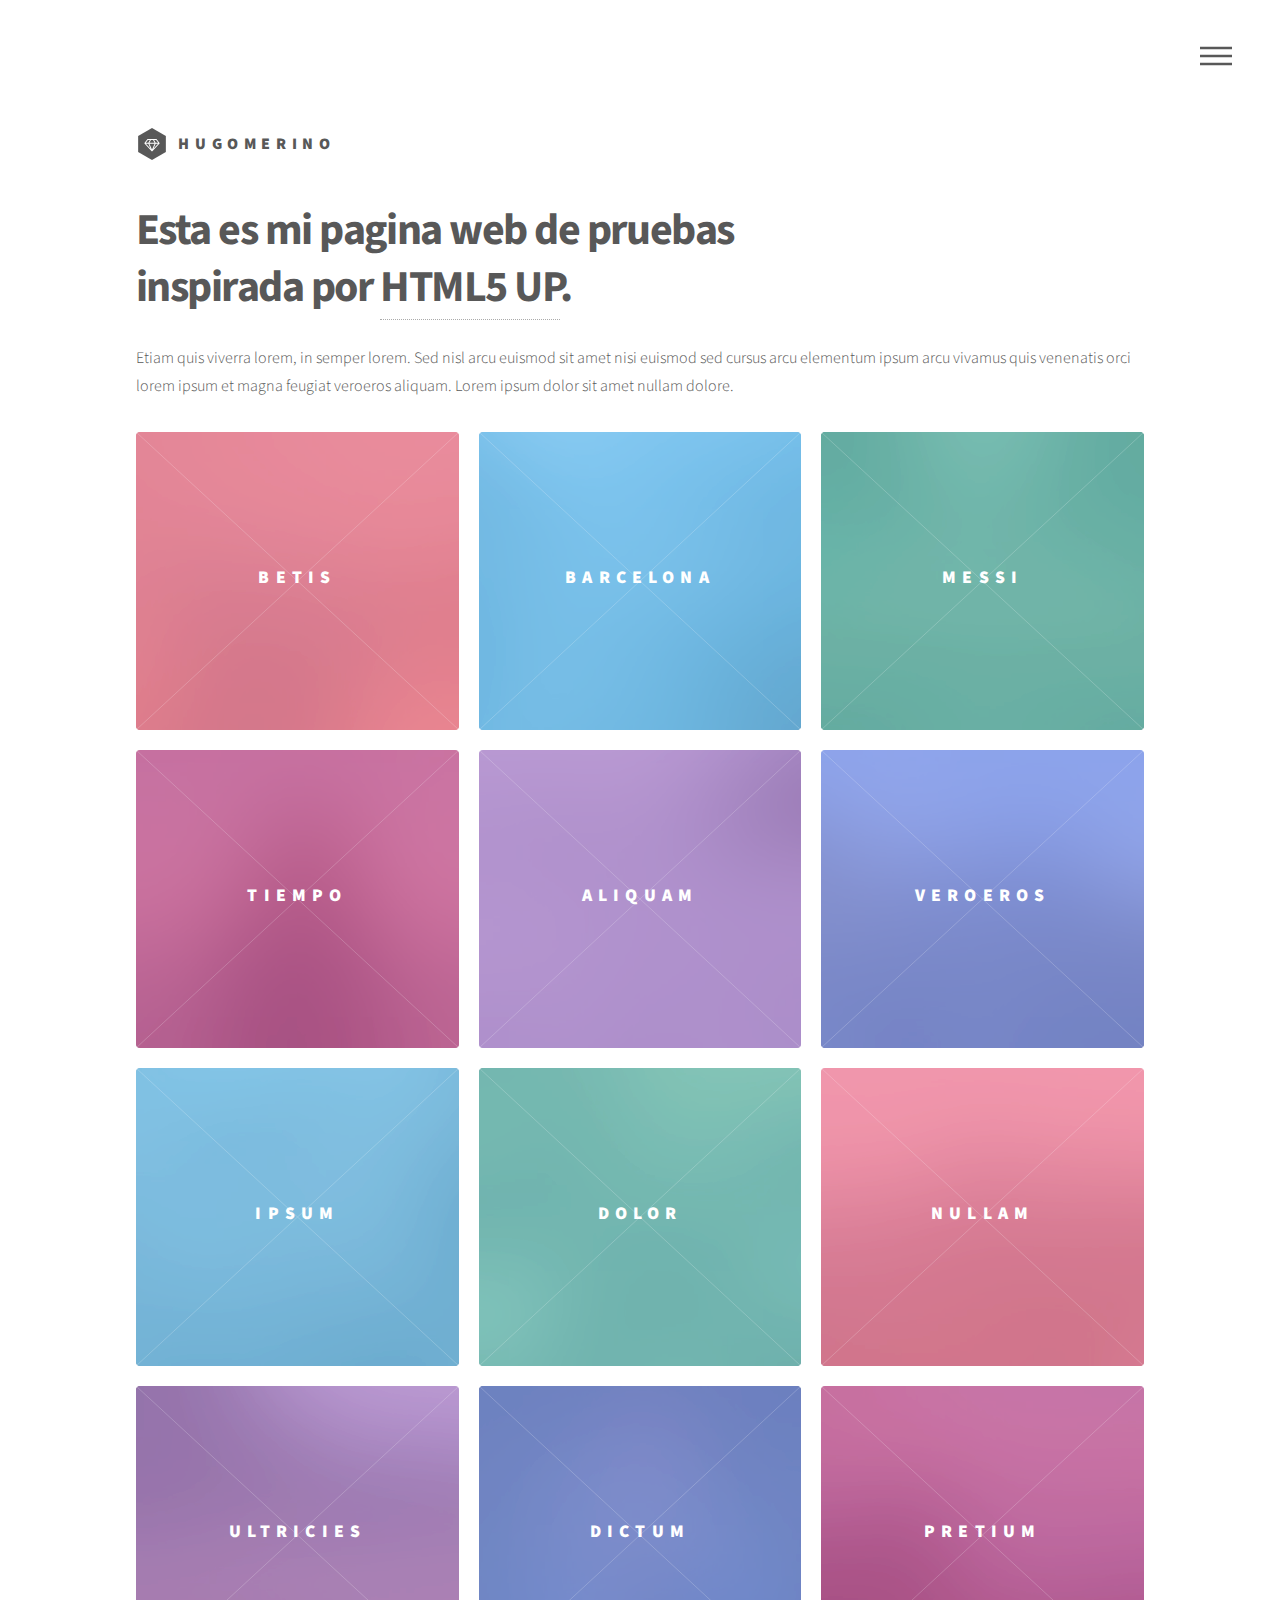
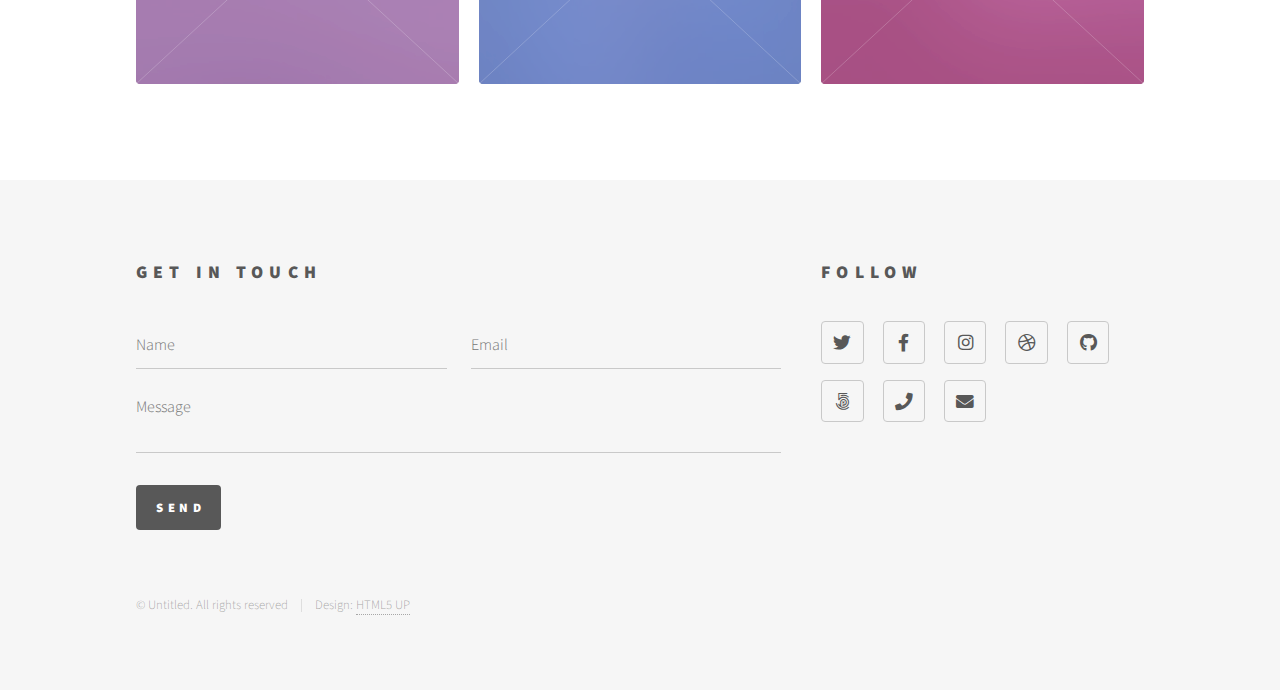
==== commit f1a3ef91: "wa" ====
--- a/Plantillas/index.html
+++ b/Plantillas/index.html
@@ -6,7 +6,7 @@
 -->
 <html>
 	<head>
-		<title>Phantom by HTML5 UP</title>
+		<title>Esta es mi plantilla</title>
 		<meta charset="utf-8" />
 		<meta name="viewport" content="width=device-width, initial-scale=1, user-scalable=no" />
 		<link rel="stylesheet" href="assets/css/main.css" />
@@ -22,7 +22,7 @@
 
 							<!-- Logo -->
 								<a href="index.html" class="logo">
-									<span class="symbol"><img src="images/logo.svg" alt="" /></span><span class="title">Phantom</span>
+									<span class="symbol"><img src="images/logo.svg" alt="" /></span><span class="title">HugoMerino</span>
 								</a>
 
 							<!-- Nav -->
@@ -51,8 +51,8 @@
 					<div id="main">
 						<div class="inner">
 							<header>
-								<h1>This is Phantom, a free, fully responsive site<br />
-								template designed by <a href="http://html5up.net">HTML5 UP</a>.</h1>
+								<h1>Esta es mi pagina web de pruebas<br />
+								inspirada por <a href="http://html5up.net">HTML5 UP</a>.</h1>
 								<p>Etiam quis viverra lorem, in semper lorem. Sed nisl arcu euismod sit amet nisi euismod sed cursus arcu elementum ipsum arcu vivamus quis venenatis orci lorem ipsum et magna feugiat veroeros aliquam. Lorem ipsum dolor sit amet nullam dolore.</p>
 							</header>
 							<section class="tiles">
@@ -61,7 +61,7 @@
 										<img src="images/pic01.jpg" alt="" />
 									</span>
 									<a href="generic.html">
-										<h2>Magna</h2>
+										<h2>Betis</h2>
 										<div class="content">
 											<p>Sed nisl arcu euismod sit amet nisi lorem etiam dolor veroeros et feugiat.</p>
 										</div>
@@ -72,7 +72,7 @@
 										<img src="images/pic02.jpg" alt="" />
 									</span>
 									<a href="generic.html">
-										<h2>Lorem</h2>
+										<h2>Barcelona</h2>
 										<div class="content">
 											<p>Sed nisl arcu euismod sit amet nisi lorem etiam dolor veroeros et feugiat.</p>
 										</div>
@@ -83,7 +83,7 @@
 										<img src="images/pic03.jpg" alt="" />
 									</span>
 									<a href="generic.html">
-										<h2>Feugiat</h2>
+										<h2>Messi</h2>
 										<div class="content">
 											<p>Sed nisl arcu euismod sit amet nisi lorem etiam dolor veroeros et feugiat.</p>
 										</div>
@@ -94,7 +94,7 @@
 										<img src="images/pic04.jpg" alt="" />
 									</span>
 									<a href="generic.html">
-										<h2>Tempus</h2>
+										<h2>Tiempo</h2>
 										<div class="content">
 											<p>Sed nisl arcu euismod sit amet nisi lorem etiam dolor veroeros et feugiat.</p>
 										</div>
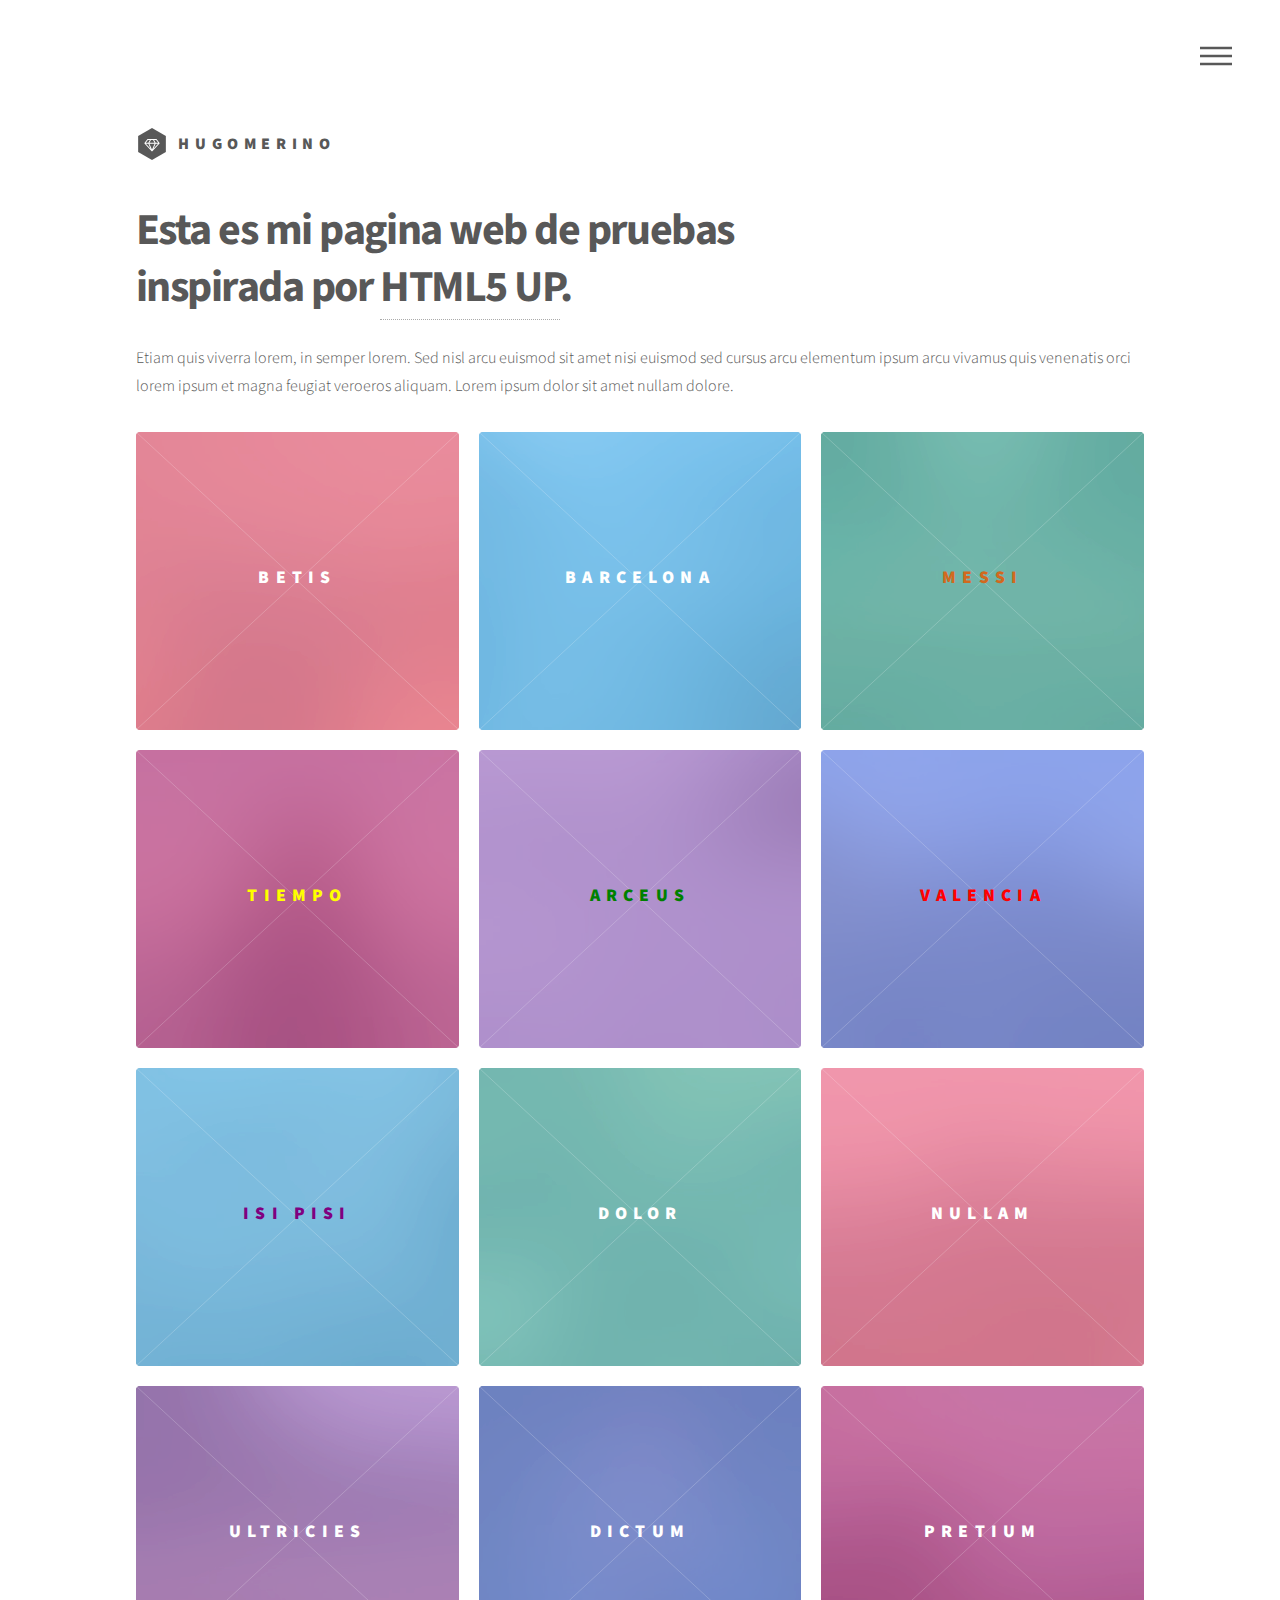
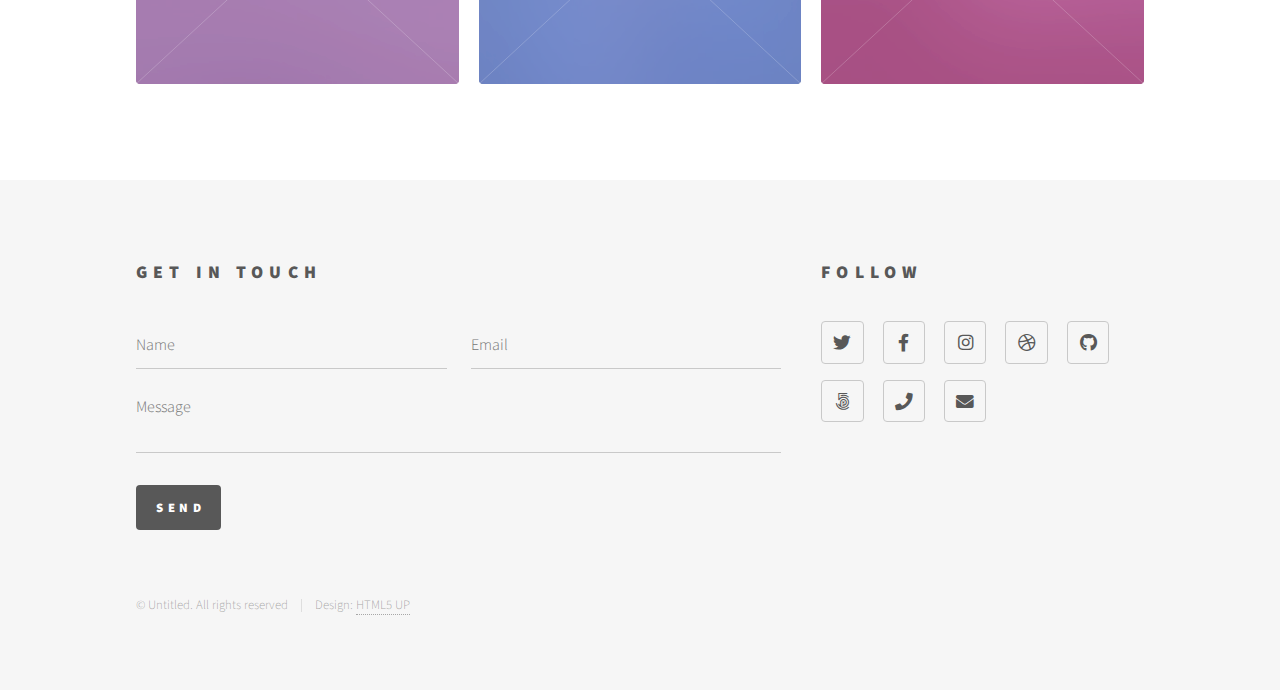
==== commit fd180c26: "Update index.html" ====
--- a/Plantillas/index.html
+++ b/Plantillas/index.html
@@ -39,11 +39,11 @@
 					<nav id="menu">
 						<h2>Menu</h2>
 						<ul>
-							<li><a href="index.html">Home</a></li>
-							<li><a href="generic.html">Ipsum veroeros</a></li>
-							<li><a href="generic.html">Tempus etiam</a></li>
+							<li><a href="index.html">Casa</a></li>
+							<li><a href="generic.html">Más información</a></li>
+							<li><a href="generic.html">Páginas de temporada</a></li>
 							<li><a href="generic.html">Consequat dolor</a></li>
-							<li><a href="elements.html">Elements</a></li>
+							<li><a href="elements.html">Elementos</a></li>
 						</ul>
 					</nav>
 
@@ -83,7 +83,7 @@
 										<img src="images/pic03.jpg" alt="" />
 									</span>
 									<a href="generic.html">
-										<h2>Messi</h2>
+										<h2 style="color:chocolate">Messi</h2>
 										<div class="content">
 											<p>Sed nisl arcu euismod sit amet nisi lorem etiam dolor veroeros et feugiat.</p>
 										</div>
@@ -94,7 +94,7 @@
 										<img src="images/pic04.jpg" alt="" />
 									</span>
 									<a href="generic.html">
-										<h2>Tiempo</h2>
+										<h2 style="color:yellow">Tiempo</h2>
 										<div class="content">
 											<p>Sed nisl arcu euismod sit amet nisi lorem etiam dolor veroeros et feugiat.</p>
 										</div>
@@ -105,7 +105,7 @@
 										<img src="images/pic05.jpg" alt="" />
 									</span>
 									<a href="generic.html">
-										<h2>Aliquam</h2>
+										<h2 style="color:green">Arceus</h2>
 										<div class="content">
 											<p>Sed nisl arcu euismod sit amet nisi lorem etiam dolor veroeros et feugiat.</p>
 										</div>
@@ -116,7 +116,7 @@
 										<img src="images/pic06.jpg" alt="" />
 									</span>
 									<a href="generic.html">
-										<h2>Veroeros</h2>
+										<h2 style="color:red">Valencia</h2>
 										<div class="content">
 											<p>Sed nisl arcu euismod sit amet nisi lorem etiam dolor veroeros et feugiat.</p>
 										</div>
@@ -127,7 +127,7 @@
 										<img src="images/pic07.jpg" alt="" />
 									</span>
 									<a href="generic.html">
-										<h2>Ipsum</h2>
+										<h2 style="color:purple">Isi pisi</h2>
 										<div class="content">
 											<p>Sed nisl arcu euismod sit amet nisi lorem etiam dolor veroeros et feugiat.</p>
 										</div>
